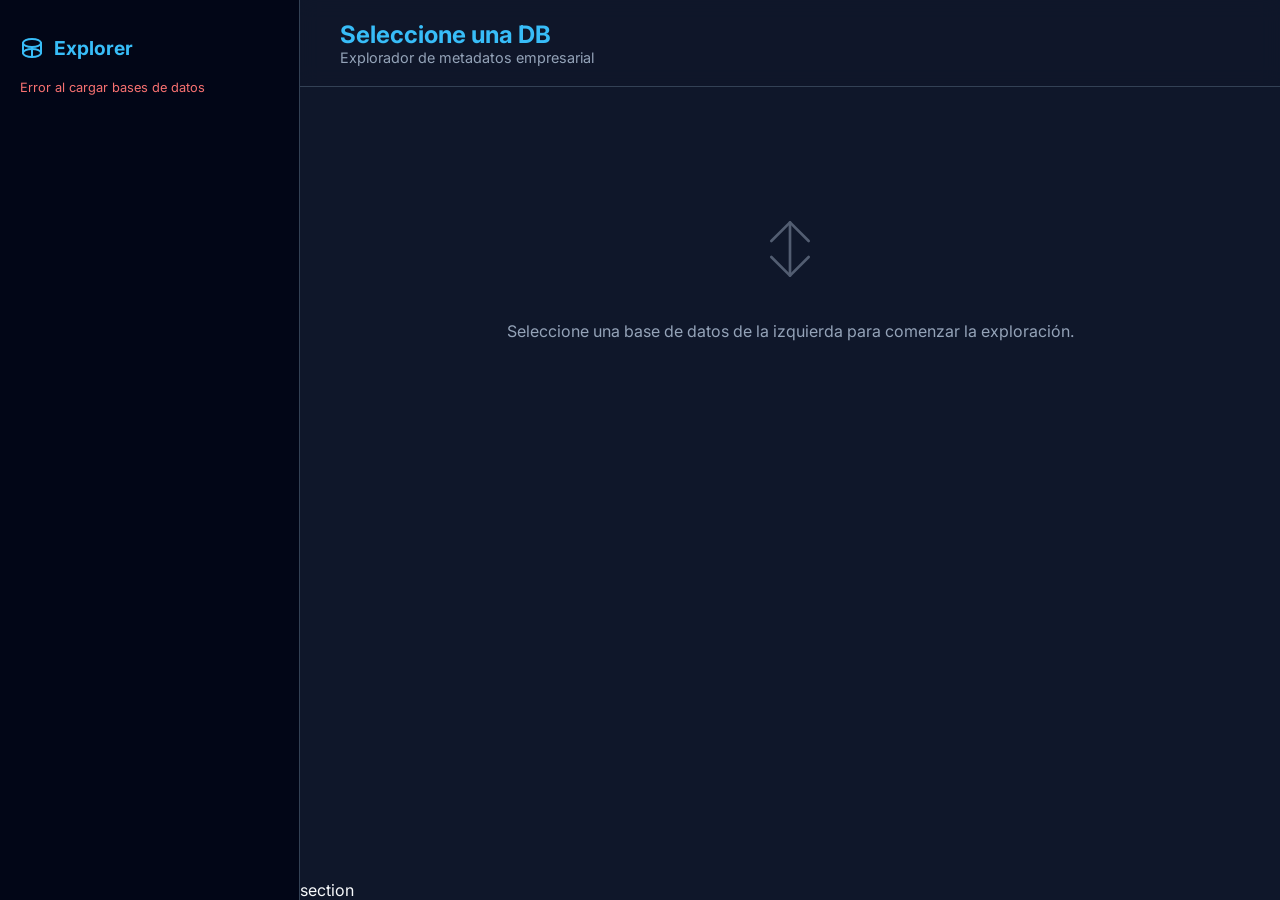
==== src/main/resources/static/index.html @ d87960cf "feat: agregado vista basica" ====
<!DOCTYPE html>
<html lang="es">
<head>
    <meta charset="UTF-8">
    <meta name="viewport" content="width=device-width, initial-scale=1.0">
    <title>Enterprise Database Explorer</title>
    <link rel="stylesheet" href="style.css">
</head>
<body>

    <!-- Sidebar: Database Selection -->
    <aside class="sidebar">
        <h2>
            <svg width="24" height="24" viewBox="0 0 24 24" fill="none" stroke="currentColor" stroke-width="2" stroke-linecap="round" stroke-linejoin="round"><path d="M12 21c-4.97 0-9-1.79-9-4s4.03-4 9-4 9 1.79 9 4-4.03 4-9 4Z"/><path d="M3 7c0 2.21 4.03 4 9 4s9-1.79 9-4-4.03-4-9-4-9 1.79-9 4Z"/><path d="M21 7v10"/><path d="M3 7v10"/><path d="M12 11v10"/></svg>
            Explorer
        </h2>
        
        <div id="dbList" class="db-list">
            <!-- Databases will be injected here -->
            <div class="loader">Cargando bases...</div>
        </div>
    </aside>

    <!-- Main Content: Tables and Data -->
    <main class="main-content">
        <header class="header">
            <div>
                <h1 id="currentDb" style="margin:0; font-size: 1.5rem; color: var(--primary);">Seleccione una DB</h1>
                <p id="currentTable" style="margin:0; font-size: 0.9rem; color: var(--text-dim);">Explorador de metadatos empresarial</p>
            </div>
            <div id="actions">
                <!-- Actions like Export or Refresh -->
            </div>
        </header>

        <section id="viewArea" class="view-area">
            <div class="empty-state">
                <svg width="64" height="64" viewBox="0 0 24 24" fill="none" stroke="currentColor" stroke-width="1" stroke-linecap="round" stroke-linejoin="round" style="margin-bottom: 20px; opacity: 0.5;"><path d="M12 2v20"/><path d="m5 9 7-7 7 7"/><path d="m5 15 7 7 7-7"/></svg>
                <p>Seleccione una base de datos de la izquierda para comenzar la exploración.</p>
            </div>
        </section> section
    </main>

    <script src="app.js"></script>
</body>
</html>
---- src/main/resources/static/style.css ----
@import url('https://fonts.googleapis.com/css2?family=Inter:wght@300;400;600;700&display=swap');

:root {
    --bg-main: #0f172a;
    --bg-card: #1e293b;
    --bg-hover: #334155;
    --primary: #38bdf8;
    --primary-glow: rgba(56, 189, 248, 0.2);
    --text-main: #f8fafc;
    --text-dim: #94a3b8;
    --accent: #818cf8;
    --border: #334155;
}

* {
    box-sizing: border-box;
    transition: all 0.2s ease;
}

body {
    font-family: 'Inter', sans-serif;
    background-color: var(--bg-main);
    color: var(--text-main);
    margin: 0;
    display: flex;
    height: 100vh;
    overflow: hidden;
}

/* Sidebar */
.sidebar {
    width: 300px;
    background: #020617;
    border-right: 1px solid var(--border);
    display: flex;
    flex-direction: column;
    padding: 20px;
}

.sidebar h2 {
    font-size: 1.2rem;
    color: var(--primary);
    margin-bottom: 20px;
    display: flex;
    align-items: center;
    gap: 10px;
}

.db-list {
    flex: 1;
    overflow-y: auto;
}

.db-item {
    padding: 12px 15px;
    border-radius: 8px;
    cursor: pointer;
    margin-bottom: 5px;
    display: flex;
    align-items: center;
    gap: 10px;
    font-weight: 500;
}

.db-item:hover {
    background: var(--bg-hover);
    transform: translateX(5px);
}

.db-item.active {
    background: var(--primary-glow);
    color: var(--primary);
    border: 1px solid var(--primary);
}

/* Main Content */
.main-content {
    flex: 1;
    display: flex;
    flex-direction: column;
    overflow: hidden;
}

.header {
    padding: 20px 40px;
    border-bottom: 1px solid var(--border);
    display: flex;
    justify-content: space-between;
    align-items: center;
    background: rgba(15, 23, 42, 0.8);
    backdrop-filter: blur(10px);
}

.view-area {
    flex: 1;
    padding: 30px 40px;
    overflow-y: auto;
}

/* Grids & Cards */
.grid {
    display: grid;
    grid-template-columns: repeat(auto-fill, minmax(200px, 1fr));
    gap: 20px;
}

.table-card {
    background: var(--bg-card);
    padding: 20px;
    border-radius: 12px;
    border: 1px solid var(--border);
    cursor: pointer;
    text-align: center;
}

.table-card:hover {
    border-color: var(--primary);
    box-shadow: 0 0 15px var(--primary-glow);
    transform: translateY(-5px);
}

/* Data View */
.data-container {
    background: var(--bg-card);
    border-radius: 12px;
    border: 1px solid var(--border);
    overflow: hidden;
    margin-top: 20px;
}

table {
    width: 100%;
    border-collapse: collapse;
    font-size: 0.9rem;
}

th {
    background: #020617;
    color: var(--primary);
    text-align: left;
    padding: 15px;
    font-weight: 600;
    border-bottom: 1px solid var(--border);
}

td {
    padding: 12px 15px;
    border-bottom: 1px solid var(--border);
    color: var(--text-dim);
}

tr:hover td {
    background: var(--bg-hover);
    color: var(--text-main);
}

/* Utilities */
.btn {
    padding: 8px 16px;
    border-radius: 6px;
    border: none;
    cursor: pointer;
    font-weight: 600;
}

.btn-primary {
    background: var(--primary);
    color: #000;
}

.loader {
    display: flex;
    justify-content: center;
    padding: 40px;
    color: var(--primary);
}

.empty-state {
    text-align: center;
    color: var(--text-dim);
    margin-top: 100px;
}
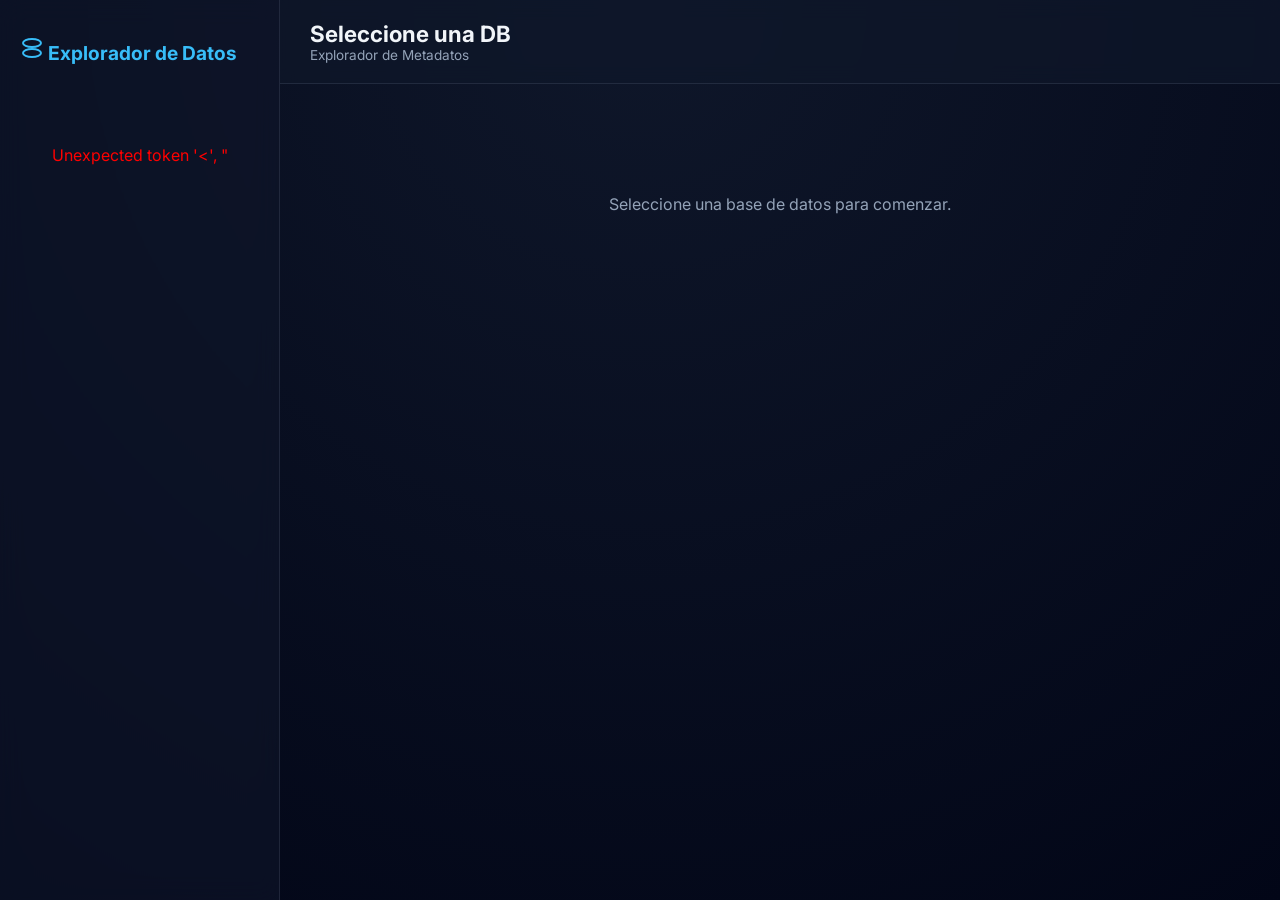
==== commit 3fac4d9c: "feat: agregado vista basica v3" ====
--- a/src/main/resources/static/index.html
+++ b/src/main/resources/static/index.html
@@ -3,42 +3,43 @@
 <head>
     <meta charset="UTF-8">
     <meta name="viewport" content="width=device-width, initial-scale=1.0">
-    <title>Enterprise Database Explorer</title>
+    <title>Explorador Modo Prueba</title>
     <link rel="stylesheet" href="style.css">
 </head>
 <body>
 
-    <!-- Sidebar: Database Selection -->
-    <aside class="sidebar">
+    <!-- Mobile Toggle -->
+    <button id="menuToggle" class="menu-toggle">☰</button>
+
+    <!-- Sidebar -->
+    <aside class="sidebar" id="sidebar">
         <h2>
-            <svg width="24" height="24" viewBox="0 0 24 24" fill="none" stroke="currentColor" stroke-width="2" stroke-linecap="round" stroke-linejoin="round"><path d="M12 21c-4.97 0-9-1.79-9-4s4.03-4 9-4 9 1.79 9 4-4.03 4-9 4Z"/><path d="M3 7c0 2.21 4.03 4 9 4s9-1.79 9-4-4.03-4-9-4-9 1.79-9 4Z"/><path d="M21 7v10"/><path d="M3 7v10"/><path d="M12 11v10"/></svg>
-            Explorer
+            <svg width="24" height="24" viewBox="0 0 24 24" fill="none" stroke="currentColor" stroke-width="2">
+                <path d="M12 21c-4.97 0-9-1.79-9-4s4.03-4 9-4 9 1.79 9 4-4.03 4-9 4Z"/>
+                <path d="M3 7c0 2.21 4.03 4 9 4s9-1.79 9-4-4.03-4-9-4-9 1.79-9 4Z"/>
+            </svg>
+            Explorador de Datos
         </h2>
-        
+
         <div id="dbList" class="db-list">
-            <!-- Databases will be injected here -->
-            <div class="loader">Cargando bases...</div>
+            <div class="loader"><div class="spinner"></div></div>
         </div>
     </aside>
 
-    <!-- Main Content: Tables and Data -->
+    <!-- Main -->
     <main class="main-content">
         <header class="header">
             <div>
-                <h1 id="currentDb" style="margin:0; font-size: 1.5rem; color: var(--primary);">Seleccione una DB</h1>
-                <p id="currentTable" style="margin:0; font-size: 0.9rem; color: var(--text-dim);">Explorador de metadatos empresarial</p>
-            </div>
-            <div id="actions">
-                <!-- Actions like Export or Refresh -->
+                <h1 id="currentDb">Seleccione una DB</h1>
+                <p id="currentTable">Explorador de Metadatos</p>
             </div>
         </header>
 
         <section id="viewArea" class="view-area">
             <div class="empty-state">
-                <svg width="64" height="64" viewBox="0 0 24 24" fill="none" stroke="currentColor" stroke-width="1" stroke-linecap="round" stroke-linejoin="round" style="margin-bottom: 20px; opacity: 0.5;"><path d="M12 2v20"/><path d="m5 9 7-7 7 7"/><path d="m5 15 7 7 7-7"/></svg>
-                <p>Seleccione una base de datos de la izquierda para comenzar la exploración.</p>
+                <p>Seleccione una base de datos para comenzar.</p>
             </div>
-        </section> section
+        </section>
     </main>
 
     <script src="app.js"></script>
--- a/src/main/resources/static/style.css
+++ b/src/main/resources/static/style.css
@@ -1,182 +1,315 @@
-@import url('https://fonts.googleapis.com/css2?family=Inter:wght@300;400;600;700&display=swap');
+/* ===== BASE ===== */
+@import url('https://fonts.googleapis.com/css2?family=Inter:wght@300;400;500;600;700&display=swap');
 
 :root {
-    --bg-main: #0f172a;
-    --bg-card: #1e293b;
-    --bg-hover: #334155;
+    --bg-main: #0b1220;
+    --bg-secondary: #0f172a;
+    --bg-card: rgba(30, 41, 59, 0.6);
+    --bg-glass: rgba(15, 23, 42, 0.6);
+
     --primary: #38bdf8;
-    --primary-glow: rgba(56, 189, 248, 0.2);
-    --text-main: #f8fafc;
+    --primary-soft: rgba(56, 189, 248, 0.15);
+
+    --text-main: #f1f5f9;
     --text-dim: #94a3b8;
-    --accent: #818cf8;
-    --border: #334155;
+
+    --border: rgba(148, 163, 184, 0.15);
 }
 
 * {
     box-sizing: border-box;
-    transition: all 0.2s ease;
 }
 
 body {
     font-family: 'Inter', sans-serif;
-    background-color: var(--bg-main);
+    margin: 0;
+    display: flex;
+    height: 100vh;
+
+    background: radial-gradient(circle at top, #0f172a, #020617);
     color: var(--text-main);
-    margin: 0;
-    display: flex;
-    height: 100vh;
-    overflow: hidden;
-}
-
-/* Sidebar */
+}
+
+/* ===== SIDEBAR ===== */
+
 .sidebar {
-    width: 300px;
-    background: #020617;
+    width: 280px;
+    backdrop-filter: blur(12px);
+    background: var(--bg-glass);
     border-right: 1px solid var(--border);
-    display: flex;
-    flex-direction: column;
     padding: 20px;
 }
 
 .sidebar h2 {
     font-size: 1.2rem;
+    margin-bottom: 20px;
     color: var(--primary);
-    margin-bottom: 20px;
+}
+
+/* DB ITEM */
+.db-item {
+    padding: 12px 14px;
+    border-radius: 10px;
+    cursor: pointer;
     display: flex;
     align-items: center;
     gap: 10px;
-}
-
-.db-list {
-    flex: 1;
-    overflow-y: auto;
-}
-
-.db-item {
-    padding: 12px 15px;
-    border-radius: 8px;
-    cursor: pointer;
-    margin-bottom: 5px;
-    display: flex;
-    align-items: center;
-    gap: 10px;
-    font-weight: 500;
+
+    transition: all 0.25s ease;
 }
 
 .db-item:hover {
-    background: var(--bg-hover);
-    transform: translateX(5px);
+    background: var(--primary-soft);
+    transform: translateX(6px);
 }
 
 .db-item.active {
-    background: var(--primary-glow);
-    color: var(--primary);
+    background: linear-gradient(90deg, var(--primary-soft), transparent);
     border: 1px solid var(--primary);
 }
 
-/* Main Content */
+/* ===== MAIN ===== */
+
 .main-content {
     flex: 1;
     display: flex;
     flex-direction: column;
-    overflow: hidden;
-}
-
+}
+
+/* HEADER */
 .header {
-    padding: 20px 40px;
-    border-bottom: 1px solid var(--border);
+    padding: 20px 30px;
     display: flex;
     justify-content: space-between;
     align-items: center;
-    background: rgba(15, 23, 42, 0.8);
+
+    background: rgba(15, 23, 42, 0.7);
     backdrop-filter: blur(10px);
-}
+
+    border-bottom: 1px solid var(--border);
+}
+
+.header h1 {
+    font-size: 1.4rem;
+    margin: 0;
+}
+
+.header p {
+    margin: 0;
+    font-size: 0.85rem;
+    color: var(--text-dim);
+}
+
+/* ===== VIEW ===== */
 
 .view-area {
-    flex: 1;
-    padding: 30px 40px;
-    overflow-y: auto;
-}
-
-/* Grids & Cards */
+    padding: 30px;
+    overflow: auto;
+}
+
+/* ===== CARDS ===== */
+
 .grid {
     display: grid;
-    grid-template-columns: repeat(auto-fill, minmax(200px, 1fr));
+    grid-template-columns: repeat(auto-fill, minmax(220px, 1fr));
     gap: 20px;
 }
 
 .table-card {
     background: var(--bg-card);
+    backdrop-filter: blur(8px);
+
+    border-radius: 14px;
     padding: 20px;
-    border-radius: 12px;
+
     border: 1px solid var(--border);
-    cursor: pointer;
-    text-align: center;
+
+    transition: all 0.3s ease;
 }
 
 .table-card:hover {
+    transform: translateY(-6px);
     border-color: var(--primary);
-    box-shadow: 0 0 15px var(--primary-glow);
-    transform: translateY(-5px);
-}
-
-/* Data View */
+    box-shadow: 0 10px 30px rgba(56, 189, 248, 0.15);
+}
+
+/* ===== DATA TABLE ===== */
+
 .data-container {
+    margin-top: 20px;
+    border-radius: 14px;
+    overflow: hidden;
+    border: 1px solid var(--border);
+
     background: var(--bg-card);
-    border-radius: 12px;
-    border: 1px solid var(--border);
-    overflow: hidden;
-    margin-top: 20px;
+    backdrop-filter: blur(10px);
 }
 
 table {
     width: 100%;
+    min-width: 900px;
     border-collapse: collapse;
-    font-size: 0.9rem;
-}
-
+}
+
+/* HEADER */
 th {
-    background: #020617;
+    position: sticky;
+    top: 0;
+
+    background: rgba(2, 6, 23, 0.9);
+    backdrop-filter: blur(8px);
+
+    text-align: left;
+    padding: 14px;
+    font-size: 0.8rem;
     color: var(--primary);
-    text-align: left;
-    padding: 15px;
-    font-weight: 600;
     border-bottom: 1px solid var(--border);
 }
 
+/* CELLS */
 td {
-    padding: 12px 15px;
+    padding: 12px 14px;
     border-bottom: 1px solid var(--border);
     color: var(--text-dim);
-}
-
+
+    max-width: 200px;
+    overflow: hidden;
+    text-overflow: ellipsis;
+}
+
+/* ROW HOVER */
 tr:hover td {
-    background: var(--bg-hover);
+    background: rgba(56, 189, 248, 0.06);
     color: var(--text-main);
 }
 
-/* Utilities */
+/* ===== BUTTONS ===== */
+
 .btn {
-    padding: 8px 16px;
-    border-radius: 6px;
+    border-radius: 8px;
+    padding: 8px 14px;
+    font-weight: 500;
+    cursor: pointer;
     border: none;
-    cursor: pointer;
-    font-weight: 600;
 }
 
 .btn-primary {
-    background: var(--primary);
-    color: #000;
-}
+    background: linear-gradient(135deg, #38bdf8, #6366f1);
+    color: white;
+}
+
+.btn-primary:hover {
+    opacity: 0.9;
+}
+
+/* ===== LOADER ===== */
 
 .loader {
     display: flex;
     justify-content: center;
     padding: 40px;
-    color: var(--primary);
-}
+}
+
+.spinner {
+    width: 28px;
+    height: 28px;
+    border: 3px solid var(--border);
+    border-top: 3px solid var(--primary);
+    border-radius: 50%;
+    animation: spin 1s linear infinite;
+}
+
+@keyframes spin {
+    to { transform: rotate(360deg); }
+}
+
+/* ===== EMPTY STATE ===== */
 
 .empty-state {
     text-align: center;
+    margin-top: 80px;
     color: var(--text-dim);
-    margin-top: 100px;
-}
+}
+
+/* ===== SCROLL PROFESIONAL ===== */
+
+/* Firefox */
+* {
+    scrollbar-width: thin;
+    scrollbar-color: #38bdf8 #020617;
+}
+
+/* Chrome, Edge, Safari */
+::-webkit-scrollbar {
+    width: 12px;
+    height: 12px;
+}
+
+/* Fondo */
+::-webkit-scrollbar-track {
+    background: #020617;
+    border-radius: 10px;
+}
+
+/* Barra */
+::-webkit-scrollbar-thumb {
+    background: linear-gradient(
+        180deg,
+        #38bdf8,
+        #6366f1
+    );
+    border-radius: 10px;
+    border: 2px solid #020617;
+}
+
+/* Hover (clave para UX) */
+::-webkit-scrollbar-thumb:hover {
+    background: linear-gradient(
+        180deg,
+        #0ea5e9,
+        #4f46e5
+    );
+}
+
+/* Activo (cuando haces click) */
+::-webkit-scrollbar-thumb:active {
+    background: #38bdf8;
+}
+
+/* Esquina (scroll doble) */
+::-webkit-scrollbar-corner {
+    background: #020617;
+}
+
+/* ===== MOBILE ===== */
+
+.menu-toggle {
+    display: none;
+}
+
+@media (max-width: 768px) {
+
+    .menu-toggle {
+        display: block;
+        position: fixed;
+        top: 12px;
+        left: 12px;
+        z-index: 999;
+        background: var(--primary);
+        border: none;
+        padding: 8px;
+        border-radius: 8px;
+    }
+
+    .sidebar {
+        position: fixed;
+        left: -100%;
+        height: 100%;
+        transition: 0.3s;
+        z-index: 998;
+    }
+
+    .sidebar.open {
+        left: 0;
+    }
+}
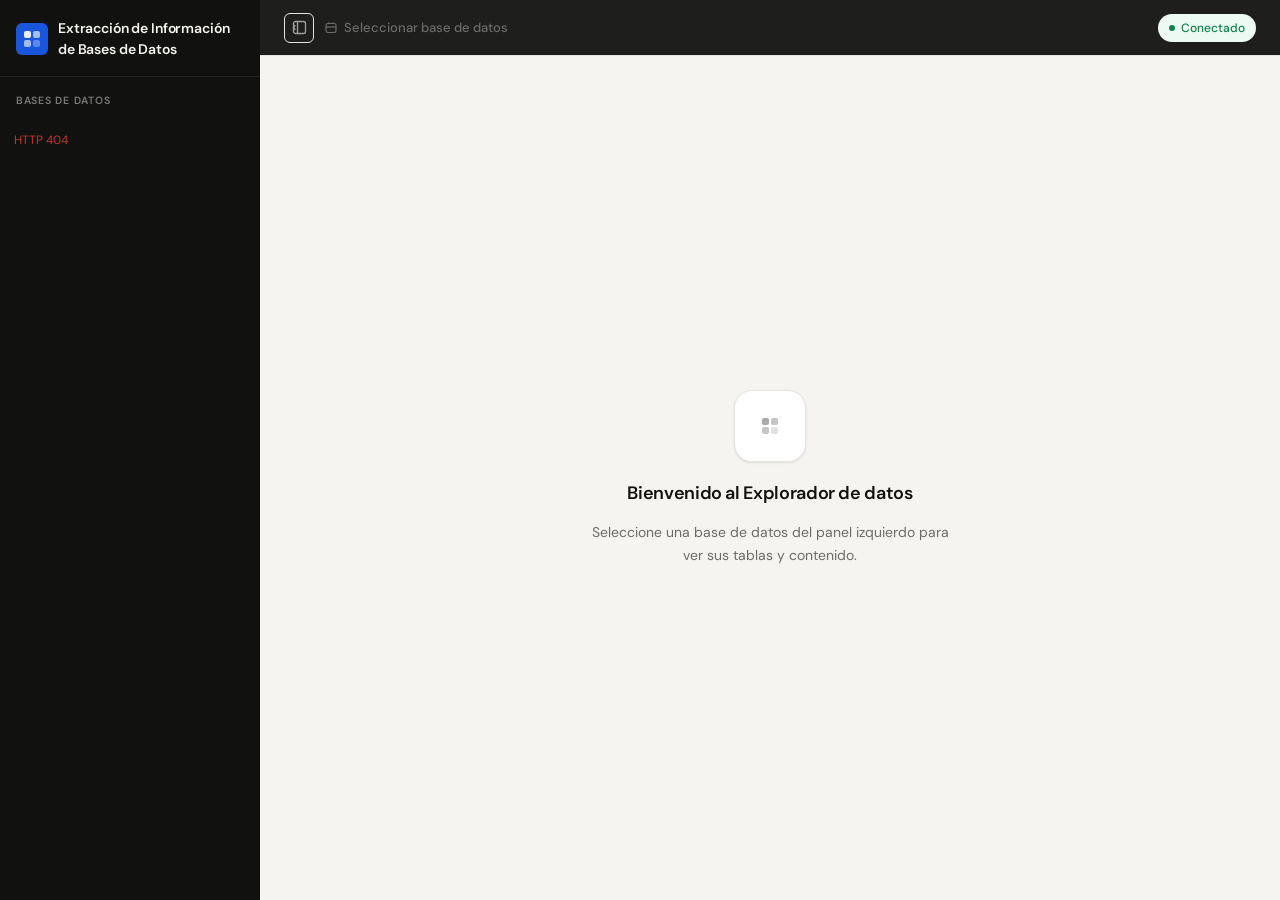
==== commit 7b16228d: "feat:mejoras de estilo" ====
--- a/src/main/resources/static/index.html
+++ b/src/main/resources/static/index.html
@@ -3,45 +3,340 @@
 <head>
     <meta charset="UTF-8">
     <meta name="viewport" content="width=device-width, initial-scale=1.0">
-    <title>Explorador Modo Prueba</title>
+    <title>EDB</title>
+    <link rel="preconnect" href="https://fonts.googleapis.com">
+    <link rel="preconnect" href="https://fonts.gstatic.com" crossorigin>
+    <link href="https://fonts.googleapis.com/css2?family=DM+Sans:wght@300;400;500;600&family=DM+Mono:wght@400;500&display=swap" rel="stylesheet">
     <link rel="stylesheet" href="style.css">
 </head>
 <body>
 
-    <!-- Mobile Toggle -->
-    <button id="menuToggle" class="menu-toggle">☰</button>
-
-    <!-- Sidebar -->
-    <aside class="sidebar" id="sidebar">
-        <h2>
-            <svg width="24" height="24" viewBox="0 0 24 24" fill="none" stroke="currentColor" stroke-width="2">
-                <path d="M12 21c-4.97 0-9-1.79-9-4s4.03-4 9-4 9 1.79 9 4-4.03 4-9 4Z"/>
-                <path d="M3 7c0 2.21 4.03 4 9 4s9-1.79 9-4-4.03-4-9-4-9 1.79-9 4Z"/>
+<button id="menuToggle" class="menu-toggle" aria-label="Abrir menú">
+    <svg width="18" height="18" viewBox="0 0 18 18" fill="none">
+        <rect x="2" y="4" width="14" height="1.5" rx="1" fill="currentColor"/>
+        <rect x="2" y="8.25" width="10" height="1.5" rx="1" fill="currentColor"/>
+        <rect x="2" y="12.5" width="14" height="1.5" rx="1" fill="currentColor"/>
+    </svg>
+</button>
+
+<aside class="sidebar" id="sidebar">
+    <div class="sidebar-brand">
+        <div class="brand-icon">
+            <svg width="20" height="20" viewBox="0 0 20 20" fill="none">
+                <rect x="2" y="2" width="7" height="7" rx="2" fill="currentColor" opacity="0.9"/>
+                <rect x="11" y="2" width="7" height="7" rx="2" fill="currentColor" opacity="0.6"/>
+                <rect x="2" y="11" width="7" height="7" rx="2" fill="currentColor" opacity="0.6"/>
+                <rect x="11" y="11" width="7" height="7" rx="2" fill="currentColor" opacity="0.3"/>
             </svg>
-            Explorador de Datos
-        </h2>
-
-        <div id="dbList" class="db-list">
-            <div class="loader"><div class="spinner"></div></div>
-        </div>
-    </aside>
-
-    <!-- Main -->
-    <main class="main-content">
-        <header class="header">
-            <div>
-                <h1 id="currentDb">Seleccione una DB</h1>
-                <p id="currentTable">Explorador de Metadatos</p>
-            </div>
-        </header>
-
-        <section id="viewArea" class="view-area">
-            <div class="empty-state">
-                <p>Seleccione una base de datos para comenzar.</p>
-            </div>
-        </section>
-    </main>
-
-    <script src="app.js"></script>
+        </div>
+        <span class="brand-name">Extracción de Información de Bases de Datos</span>
+    </div>
+
+    <div class="sidebar-section-label">Bases de datos</div>
+
+    <div id="dbList" class="db-list">
+        <div class="loader"><div class="spinner"></div></div>
+    </div>
+</aside>
+
+<main class="main-content">
+    <header class="header" style="background-color: #1e1e1c;">
+        <div class="header-left">
+            <button id="sidebarToggle" class="sidebar-toggle-btn" aria-label="Ocultar panel lateral" title="Ocultar panel lateral">
+                <svg width="15" height="15" viewBox="0 0 15 15" fill="none">
+                    <rect x="1.5" y="1.5" width="12" height="12" rx="2" stroke="currentColor" stroke-width="1.3"/>
+                    <path d="M5.5 1.5v12" stroke="currentColor" stroke-width="1.3"/>
+                    <path id="sidebarToggleArrow" d="M3 5.5L1.5 7.5 3 9.5" stroke="currentColor" stroke-width="1.3" stroke-linecap="round" stroke-linejoin="round"/>
+                </svg>
+            </button>
+            <div class="header-breadcrumb">
+                <div class="breadcrumb-item breadcrumb-root">
+                    <svg width="14" height="14" viewBox="0 0 14 14" fill="none">
+                        <path d="M2 4.5C2 3.4 2.9 2.5 4 2.5h6c1.1 0 2 .9 2 2v5c0 1.1-.9 2-2 2H4c-1.1 0-2-.9-2-2v-5z" stroke="currentColor" stroke-width="1.2"/>
+                        <path d="M5 2.5v-1M9 2.5v-1" stroke="currentColor" stroke-width="1.2" stroke-linecap="round"/>
+                        <path d="M2 6h10" stroke="currentColor" stroke-width="1.2"/>
+                    </svg>
+                    <span id="currentDb">Seleccionar base de datos</span>
+                </div>
+                <span class="breadcrumb-sep" id="breadcrumbSep" style="display:none">›</span>
+                <div class="breadcrumb-item" id="breadcrumbTable" style="display:none">
+                    <svg width="14" height="14" viewBox="0 0 14 14" fill="none">
+                        <rect x="1.5" y="3" width="11" height="8" rx="1.5" stroke="currentColor" stroke-width="1.2"/>
+                        <path d="M1.5 6h11M5 3v8" stroke="currentColor" stroke-width="1.2"/>
+                    </svg>
+                    <span id="currentTable"></span>
+                </div>
+            </div>
+        </div>
+        <div class="header-actions">
+            <div class="status-badge" id="statusBadge">
+                <span class="status-dot"></span>
+                Conectado
+            </div>
+        </div>
+    </header>
+
+    <section id="viewArea" class="view-area">
+        <div class="welcome-state">
+            <div class="welcome-icon">
+                <svg width="20" height="20" viewBox="0 0 20 20" fill="none">
+                <rect x="2" y="2" width="7" height="7" rx="2" fill="currentColor" opacity="0.9"/>
+                <rect x="11" y="2" width="7" height="7" rx="2" fill="currentColor" opacity="0.6"/>
+                <rect x="2" y="11" width="7" height="7" rx="2" fill="currentColor" opacity="0.6"/>
+                <rect x="11" y="11" width="7" height="7" rx="2" fill="currentColor" opacity="0.3"/>
+            </svg>
+            </div>
+            <h2 class="welcome-title">Bienvenido al Explorador de datos</h2>
+            <p class="welcome-desc">Seleccione una base de datos del panel izquierdo para ver sus tablas y contenido.</p>
+        </div>
+    </section>
+</main>
+
+<!-- ===== MODAL EXPORT ===== -->
+<div id="exportModal" class="modal-overlay hidden" role="dialog" aria-modal="true" aria-labelledby="modalTitle">
+    <div class="modal-panel">
+
+        <div class="modal-header" style="background-color: #1e1e1c;">
+            <div class="modal-header-left">
+                <div class="modal-icon">
+                    <svg width="18" height="18" viewBox="0 0 18 18" fill="none">
+                        <path d="M9 2v10M9 12l-3-3M9 12l3-3" stroke="currentColor" stroke-width="1.5" stroke-linecap="round" stroke-linejoin="round"/>
+                        <path d="M3 14h12" stroke="currentColor" stroke-width="1.5" stroke-linecap="round"/>
+                    </svg>
+                </div>
+                <div>
+                    <h3 id="modalTitle" class="modal-title" style="color: white;">Exportar datos</h3>
+                    <p class="modal-subtitle">Configure las opciones de exportación</p>
+                </div>
+            </div>
+            <button class="modal-close" onclick="closeExportModal()" aria-label="Cerrar">
+                <svg width="16" height="16" viewBox="0 0 16 16" fill="none">
+                    <path d="M3 3l10 10M13 3L3 13" stroke="currentColor" stroke-width="1.5" stroke-linecap="round"/>
+                </svg>
+            </button>
+        </div>
+
+        <div class="modal-body">
+
+            <!-- FORMATO -->
+            <div class="form-section">
+                <label class="form-label">
+                    <svg width="14" height="14" viewBox="0 0 14 14" fill="none">
+                        <rect x="1.5" y="2" width="11" height="10" rx="2" stroke="currentColor" stroke-width="1.2"/>
+                        <path d="M4.5 5.5h5M4.5 7.5h3" stroke="currentColor" stroke-width="1.2" stroke-linecap="round"/>
+                    </svg>
+                    Formato de exportación
+                </label>
+                <div class="format-selector">
+                    <label class="format-option">
+                        <input type="radio" name="exportFormat" value="csv" checked>
+                        <div class="format-card">
+                            <span class="format-ext">CSV</span>
+                            <span class="format-desc">Separado por comas</span>
+                        </div>
+                    </label>
+                    <label class="format-option">
+                        <input type="radio" name="exportFormat" value="xlsx">
+                        <div class="format-card">
+                            <span class="format-ext">XLSX</span>
+                            <span class="format-desc">Excel moderno</span>
+                        </div>
+                    </label>
+                    <label class="format-option">
+                        <input type="radio" name="exportFormat" value="json">
+                        <div class="format-card">
+                            <span class="format-ext">JSON</span>
+                            <span class="format-desc">Formato estructurado</span>
+                        </div>
+                    </label>
+                </div>
+            </div>
+
+            <!-- ALCANCE DE FILAS -->
+            <div class="form-section">
+                <label class="form-label">
+                    <svg width="14" height="14" viewBox="0 0 14 14" fill="none">
+                        <path d="M1.5 3.5h11M1.5 7h11M1.5 10.5h11" stroke="currentColor" stroke-width="1.2" stroke-linecap="round"/>
+                        <rect x="1.5" y="2" width="11" height="10" rx="1.5" stroke="currentColor" stroke-width="1.2"/>
+                    </svg>
+                    Alcance de filas
+                </label>
+
+                <div class="scope-options">
+                    <!-- Todas -->
+                    <label class="scope-option">
+                        <input type="radio" name="exportScope" value="all" checked onchange="onScopeChange(this.value)">
+                        <div class="scope-card">
+                            <div class="scope-card-top">
+                                <span class="scope-radio-dot"></span>
+                                <span class="scope-title">Todos los datos</span>
+                            </div>
+                            <span class="scope-desc" id="scopeAllDesc">Exporta cada registro de la tabla</span>
+                        </div>
+                    </label>
+
+                    <!-- Página actual -->
+                    <label class="scope-option">
+                        <input type="radio" name="exportScope" value="page" onchange="onScopeChange(this.value)">
+                        <div class="scope-card">
+                            <div class="scope-card-top">
+                                <span class="scope-radio-dot"></span>
+                                <span class="scope-title">Página actual</span>
+                            </div>
+                            <span class="scope-desc" id="scopePageDesc">Solo los registros visibles ahora</span>
+                        </div>
+                    </label>
+
+                    <!-- Rango de páginas -->
+                    <label class="scope-option">
+                        <input type="radio" name="exportScope" value="pages" onchange="onScopeChange(this.value)">
+                        <div class="scope-card">
+                            <div class="scope-card-top">
+                                <span class="scope-radio-dot"></span>
+                                <span class="scope-title">Rango de páginas</span>
+                            </div>
+                            <span class="scope-desc">Desde la página X hasta la Y</span>
+                        </div>
+                    </label>
+
+                    <!-- N filas -->
+                    <label class="scope-option">
+                        <input type="radio" name="exportScope" value="rows" onchange="onScopeChange(this.value)">
+                        <div class="scope-card">
+                            <div class="scope-card-top">
+                                <span class="scope-radio-dot"></span>
+                                <span class="scope-title">Número de filas</span>
+                            </div>
+                            <span class="scope-desc">Primeras N filas de la tabla</span>
+                        </div>
+                    </label>
+
+                    <!-- Rango de filas -->
+                    <label class="scope-option">
+                        <input type="radio" name="exportScope" value="range" onchange="onScopeChange(this.value)">
+                        <div class="scope-card">
+                            <div class="scope-card-top">
+                                <span class="scope-radio-dot"></span>
+                                <span class="scope-title">Rango de filas</span>
+                            </div>
+                            <span class="scope-desc">Desde la fila X hasta la Y</span>
+                        </div>
+                    </label>
+                </div>
+
+                <!-- Sub-controles dinámicos -->
+                <div id="scopeControls" class="scope-controls hidden">
+
+                    <div id="ctrlPages" class="scope-ctrl hidden">
+                        <div class="inline-fields">
+                            <div class="inline-field">
+                                <label class="field-label">Página desde</label>
+                                <input type="number" id="pageFrom" class="field-input" min="1" value="1" placeholder="1">
+                            </div>
+                            <span class="inline-sep">—</span>
+                            <div class="inline-field">
+                                <label class="field-label">Página hasta</label>
+                                <input type="number" id="pageTo" class="field-input" min="1" value="1" placeholder="1">
+                            </div>
+                            <div class="inline-field">
+                                <label class="field-label">Estimado</label>
+                                <span class="field-hint" id="pagesEstimate">— filas</span>
+                            </div>
+                        </div>
+                    </div>
+
+                    <div id="ctrlRows" class="scope-ctrl hidden">
+                        <div class="inline-fields">
+                            <div class="inline-field" style="flex:2">
+                                <label class="field-label">Primeras N filas</label>
+                                <input type="number" id="rowCount" class="field-input" min="1" value="1000" placeholder="1000">
+                            </div>
+                            <div class="inline-field">
+                                <label class="field-label">Máximo disponible</label>
+                                <span class="field-hint" id="rowsMax">—</span>
+                            </div>
+                        </div>
+                    </div>
+
+                    <div id="ctrlRange" class="scope-ctrl hidden">
+                        <div class="inline-fields">
+                            <div class="inline-field">
+                                <label class="field-label">Fila desde</label>
+                                <input type="number" id="rowFrom" class="field-input" min="1" value="1" placeholder="1">
+                            </div>
+                            <span class="inline-sep">—</span>
+                            <div class="inline-field">
+                                <label class="field-label">Fila hasta</label>
+                                <input type="number" id="rowTo" class="field-input" min="1" value="500" placeholder="500">
+                            </div>
+                            <div class="inline-field">
+                                <label class="field-label">Total filas</label>
+                                <span class="field-hint" id="rangeTotal">500</span>
+                            </div>
+                        </div>
+                    </div>
+
+                </div>
+            </div>
+
+            <!-- COLUMNAS -->
+            <div class="form-section">
+                <div class="form-label-row">
+                    <label class="form-label">
+                        <svg width="14" height="14" viewBox="0 0 14 14" fill="none">
+                            <rect x="1.5" y="1.5" width="11" height="11" rx="2" stroke="currentColor" stroke-width="1.2"/>
+                            <path d="M4 7h6M4 4.5h6M4 9.5h4" stroke="currentColor" stroke-width="1.2" stroke-linecap="round"/>
+                        </svg>
+                        Columnas a incluir
+                    </label>
+                    <div class="column-actions">
+                        <button class="link-btn" onclick="selectAllColumns(true)">Todas</button>
+                        <span class="link-sep">·</span>
+                        <button class="link-btn" onclick="selectAllColumns(false)">Ninguna</button>
+                    </div>
+                </div>
+                <div id="columnsContainer" class="checkbox-grid"></div>
+            </div>
+
+            <!-- FILTROS -->
+            <div class="form-section">
+                <div class="form-label-row">
+                    <label class="form-label">
+                        <svg width="14" height="14" viewBox="0 0 14 14" fill="none">
+                            <path d="M2 4h10M4 7h6M6 10h2" stroke="currentColor" stroke-width="1.2" stroke-linecap="round"/>
+                        </svg>
+                        Filtros
+                    </label>
+                    <button class="link-btn add-filter-btn" onclick="addFilter()">
+                        <svg width="12" height="12" viewBox="0 0 12 12" fill="none">
+                            <path d="M6 2v8M2 6h8" stroke="currentColor" stroke-width="1.5" stroke-linecap="round"/>
+                        </svg>
+                        Agregar filtro
+                    </button>
+                </div>
+                <div id="filtersContainer" class="filters-list">
+                    <div class="filters-empty" id="filtersEmpty">
+                        <span>Sin filtros aplicados</span>
+                    </div>
+                </div>
+            </div>
+
+        </div>
+
+        <div class="modal-footer">
+            <button class="btn btn-ghost" onclick="closeExportModal()">Cancelar</button>
+            <button class="btn btn-primary" onclick="submitExport()">
+                <svg width="15" height="15" viewBox="0 0 15 15" fill="none">
+                    <path d="M7.5 2v9M7.5 11l-3-3M7.5 11l3-3" stroke="currentColor" stroke-width="1.5" stroke-linecap="round" stroke-linejoin="round"/>
+                    <path d="M2.5 13h10" stroke="currentColor" stroke-width="1.5" stroke-linecap="round"/>
+                </svg>
+                Generar archivo
+            </button>
+        </div>
+
+    </div>
+</div>
+
+<script src="app.js"></script>
 </body>
 </html>
--- a/src/main/resources/static/style.css
+++ b/src/main/resources/static/style.css
@@ -1,315 +1,1424 @@
-/* ===== BASE ===== */
-@import url('https://fonts.googleapis.com/css2?family=Inter:wght@300;400;500;600;700&display=swap');
+/* ===== RESET & BASE ===== */
+*, *::before, *::after {
+    box-sizing: border-box;
+    margin: 0;
+    padding: 0;
+}
 
 :root {
-    --bg-main: #0b1220;
-    --bg-secondary: #0f172a;
-    --bg-card: rgba(30, 41, 59, 0.6);
-    --bg-glass: rgba(15, 23, 42, 0.6);
-
-    --primary: #38bdf8;
-    --primary-soft: rgba(56, 189, 248, 0.15);
-
-    --text-main: #f1f5f9;
-    --text-dim: #94a3b8;
-
-    --border: rgba(148, 163, 184, 0.15);
-}
-
-* {
-    box-sizing: border-box;
+    /* Palette */
+    --bg-root:       #F5F4F0;
+    --bg-surface:    #FFFFFF;
+    --bg-sidebar:    #111110;
+    --bg-card:       #FFFFFF;
+    --bg-hover:      #F5F4F0;
+    --bg-active:     #EEECEA;
+    --bg-input:      #F9F8F6;
+
+    --accent:        #1A56DB;
+    --accent-soft:   #EEF3FD;
+    --accent-hover:  #1547C0;
+
+    --success:       #12804C;
+    --success-soft:  #EDFAF3;
+
+    --danger:        #C0392B;
+    --danger-soft:   #FEF0EE;
+
+    --text-primary:  #111110;
+    --text-secondary:#6B6B6A;
+    --text-tertiary: #A1A09E;
+    --text-inverse:  #F5F4F0;
+
+    --border:        #E5E4E0;
+    --border-strong: #CBCAC6;
+
+    --sidebar-text:  #D1D0CE;
+    --sidebar-muted: #7A7977;
+    --sidebar-hover: rgba(255,255,255,0.07);
+    --sidebar-active:rgba(255,255,255,0.12);
+
+    /* Sizing */
+    --sidebar-w:     260px;
+    --header-h:      56px;
+    --radius-sm:     6px;
+    --radius-md:     9px;
+    --radius-lg:     13px;
+    --radius-xl:     18px;
+
+    /* Shadows */
+    --shadow-sm:     0 1px 3px rgba(0,0,0,0.06), 0 1px 2px rgba(0,0,0,0.04);
+    --shadow-md:     0 4px 16px rgba(0,0,0,0.08), 0 1px 4px rgba(0,0,0,0.04);
+    --shadow-lg:     0 16px 40px rgba(0,0,0,0.12), 0 4px 12px rgba(0,0,0,0.06);
+}
+
+html, body {
+    height: 100%;
+    overflow: hidden;
 }
 
 body {
-    font-family: 'Inter', sans-serif;
-    margin: 0;
-    display: flex;
+    font-family: 'DM Sans', system-ui, -apple-system, sans-serif;
+    font-size: 14px;
+    line-height: 1.5;
+    color: var(--text-primary);
+    background: var(--bg-root);
+    display: flex;
+}
+
+/* ===== SIDEBAR ===== */
+
+.sidebar {
+    width: var(--sidebar-w);
+    min-width: var(--sidebar-w);
     height: 100vh;
-
-    background: radial-gradient(circle at top, #0f172a, #020617);
-    color: var(--text-main);
-}
-
-/* ===== SIDEBAR ===== */
-
-.sidebar {
-    width: 280px;
-    backdrop-filter: blur(12px);
-    background: var(--bg-glass);
-    border-right: 1px solid var(--border);
-    padding: 20px;
-}
-
-.sidebar h2 {
-    font-size: 1.2rem;
-    margin-bottom: 20px;
-    color: var(--primary);
+    background: var(--bg-sidebar);
+    display: flex;
+    flex-direction: column;
+    overflow: hidden;
+    transition: width 0.25s ease, min-width 0.25s ease;
+    position: relative;
+    z-index: 10;
+}
+
+.sidebar-brand {
+    display: flex;
+    align-items: center;
+    gap: 10px;
+    padding: 18px 16px 16px;
+    border-bottom: 1px solid rgba(255,255,255,0.06);
+}
+
+.brand-icon {
+    width: 32px;
+    height: 32px;
+    background: var(--accent);
+    border-radius: var(--radius-sm);
+    display: flex;
+    align-items: center;
+    justify-content: center;
+    color: #fff;
+    flex-shrink: 0;
+}
+
+.brand-name {
+    font-size: 14px;
+    font-weight: 600;
+    color: var(--text-inverse);
+    letter-spacing: -0.01em;
+}
+
+.sidebar-section-label {
+    font-size: 10.5px;
+    font-weight: 600;
+    letter-spacing: 0.07em;
+    text-transform: uppercase;
+    color: var(--sidebar-muted);
+    padding: 16px 16px 8px;
+}
+
+.db-list {
+    flex: 1;
+    overflow-y: auto;
+    padding: 4px 8px 16px;
 }
 
 /* DB ITEM */
 .db-item {
-    padding: 12px 14px;
-    border-radius: 10px;
+    display: flex;
+    align-items: center;
+    gap: 10px;
+    padding: 9px 10px;
+    border-radius: var(--radius-sm);
     cursor: pointer;
-    display: flex;
-    align-items: center;
-    gap: 10px;
-
-    transition: all 0.25s ease;
+    color: var(--sidebar-text);
+    font-size: 13.5px;
+    font-weight: 400;
+    transition: background 0.15s ease, color 0.15s ease;
+    user-select: none;
+    position: relative;
+}
+
+.db-item::before {
+    content: '';
+    width: 6px;
+    height: 6px;
+    border-radius: 50%;
+    background: var(--sidebar-muted);
+    flex-shrink: 0;
+    transition: background 0.15s ease;
 }
 
 .db-item:hover {
-    background: var(--primary-soft);
-    transform: translateX(6px);
+    background: var(--sidebar-hover);
+    color: #fff;
+}
+
+.db-item:hover::before {
+    background: var(--accent);
 }
 
 .db-item.active {
-    background: linear-gradient(90deg, var(--primary-soft), transparent);
-    border: 1px solid var(--primary);
+    background: var(--sidebar-active);
+    color: #fff;
+    font-weight: 500;
+}
+
+.db-item.active::before {
+    background: var(--accent);
+    box-shadow: 0 0 6px rgba(26,86,219,0.6);
 }
 
 /* ===== MAIN ===== */
 
 .main-content {
     flex: 1;
+    min-width: 0;
     display: flex;
     flex-direction: column;
-}
-
-/* HEADER */
+    height: 100vh;
+    overflow: hidden;
+}
+
+/* ===== HEADER ===== */
+
 .header {
-    padding: 20px 30px;
-    display: flex;
+    height: var(--header-h);
+    min-height: var(--header-h);
+    padding: 0 24px;
+    display: flex;
+    align-items: center;
     justify-content: space-between;
-    align-items: center;
-
-    background: rgba(15, 23, 42, 0.7);
-    backdrop-filter: blur(10px);
-
+    background: var(--bg-surface);
     border-bottom: 1px solid var(--border);
 }
 
-.header h1 {
-    font-size: 1.4rem;
-    margin: 0;
-}
-
-.header p {
-    margin: 0;
-    font-size: 0.85rem;
-    color: var(--text-dim);
-}
-
-/* ===== VIEW ===== */
+.header-left {
+    display: flex;
+    align-items: center;
+    gap: 10px;
+    min-width: 0;
+}
+
+.header-breadcrumb {
+    display: flex;
+    align-items: center;
+    gap: 8px;
+    font-size: 13px;
+    color: var(--text-secondary);
+    min-width: 0;
+}
+
+.breadcrumb-item {
+    display: flex;
+    align-items: center;
+    gap: 6px;
+    font-weight: 500;
+    white-space: nowrap;
+}
+
+.breadcrumb-root {
+    color: var(--text-secondary);
+}
+
+.breadcrumb-sep {
+    color: var(--text-tertiary);
+    font-size: 16px;
+    line-height: 1;
+}
+
+.header-actions {
+    display: flex;
+    align-items: center;
+    gap: 12px;
+    flex-shrink: 0;
+}
+
+/* ===== SIDEBAR TOGGLE BUTTON ===== */
+
+.sidebar-toggle-btn {
+    display: flex;
+    align-items: center;
+    justify-content: center;
+    width: 30px;
+    height: 30px;
+    border-radius: var(--radius-sm);
+    border: 1px solid var(--border);
+    background: transparent;
+    color: var(--text-tertiary);
+    cursor: pointer;
+    flex-shrink: 0;
+    transition: background 0.15s ease, color 0.15s ease, border-color 0.15s ease;
+}
+
+.sidebar-toggle-btn:hover {
+    background: var(--bg-active);
+    color: var(--text-primary);
+    border-color: var(--border-strong);
+}
+
+#sidebarToggleArrow {
+    transition: transform 0.25s ease;
+    transform-origin: 2.25px 7.5px;
+}
+
+/* ===== SIDEBAR COLLAPSED ===== */
+
+body.sidebar-collapsed .sidebar {
+    width: 0;
+    min-width: 0;
+    overflow: hidden;
+}
+
+body.sidebar-collapsed #sidebarToggleArrow {
+    transform: rotate(180deg);
+}
+
+.status-badge {
+    display: flex;
+    align-items: center;
+    gap: 6px;
+    font-size: 12px;
+    font-weight: 500;
+    color: var(--success);
+    background: var(--success-soft);
+    padding: 5px 11px;
+    border-radius: 20px;
+}
+
+.status-dot {
+    width: 6px;
+    height: 6px;
+    border-radius: 50%;
+    background: var(--success);
+    animation: pulse 2.5s ease infinite;
+}
+
+@keyframes pulse {
+    0%, 100% { opacity: 1; }
+    50% { opacity: 0.4; }
+}
+
+/* ===== VIEW AREA ===== */
 
 .view-area {
-    padding: 30px;
+    flex: 1;
     overflow: auto;
-}
-
-/* ===== CARDS ===== */
+    padding: 28px 28px;
+    background: var(--bg-root);
+}
+
+/* ===== WELCOME STATE ===== */
+
+.welcome-state {
+    display: flex;
+    flex-direction: column;
+    align-items: center;
+    justify-content: center;
+    height: 100%;
+    min-height: 420px;
+    text-align: center;
+    gap: 14px;
+}
+
+.welcome-icon {
+    width: 72px;
+    height: 72px;
+    background: var(--bg-surface);
+    border: 1px solid var(--border);
+    border-radius: var(--radius-xl);
+    display: flex;
+    align-items: center;
+    justify-content: center;
+    color: var(--text-tertiary);
+    margin-bottom: 4px;
+    box-shadow: var(--shadow-sm);
+}
+
+.welcome-title {
+    font-size: 18px;
+    font-weight: 600;
+    color: var(--text-primary);
+    letter-spacing: -0.02em;
+}
+
+.welcome-desc {
+    font-size: 14px;
+    color: var(--text-secondary);
+    max-width: 360px;
+    line-height: 1.6;
+}
+
+/* ===== TABLE GRID ===== */
+
+.section-header {
+    display: flex;
+    align-items: center;
+    justify-content: space-between;
+    margin-bottom: 18px;
+}
+
+.section-title {
+    font-size: 15px;
+    font-weight: 600;
+    color: var(--text-primary);
+    letter-spacing: -0.01em;
+}
+
+.section-count {
+    font-size: 12px;
+    color: var(--text-tertiary);
+    background: var(--bg-active);
+    padding: 3px 9px;
+    border-radius: 20px;
+    font-weight: 500;
+}
 
 .grid {
     display: grid;
-    grid-template-columns: repeat(auto-fill, minmax(220px, 1fr));
-    gap: 20px;
+    grid-template-columns: repeat(auto-fill, minmax(200px, 1fr));
+    gap: 14px;
 }
 
 .table-card {
-    background: var(--bg-card);
-    backdrop-filter: blur(8px);
-
-    border-radius: 14px;
-    padding: 20px;
-
+    background: var(--bg-surface);
     border: 1px solid var(--border);
-
-    transition: all 0.3s ease;
+    border-radius: var(--radius-lg);
+    padding: 18px;
+    cursor: pointer;
+    transition: border-color 0.15s ease, box-shadow 0.15s ease, transform 0.15s ease;
+    position: relative;
+    overflow: hidden;
+}
+
+.table-card::before {
+    content: '';
+    position: absolute;
+    top: 0;
+    left: 0;
+    right: 0;
+    height: 3px;
+    background: var(--accent);
+    opacity: 0;
+    transition: opacity 0.15s ease;
 }
 
 .table-card:hover {
-    transform: translateY(-6px);
-    border-color: var(--primary);
-    box-shadow: 0 10px 30px rgba(56, 189, 248, 0.15);
+    border-color: var(--border-strong);
+    box-shadow: var(--shadow-md);
+    transform: translateY(-2px);
+}
+
+.table-card:hover::before {
+    opacity: 1;
+}
+
+.table-card:active {
+    transform: translateY(0);
+    box-shadow: var(--shadow-sm);
+}
+
+.table-card-icon {
+    width: 34px;
+    height: 34px;
+    background: var(--accent-soft);
+    border-radius: var(--radius-sm);
+    display: flex;
+    align-items: center;
+    justify-content: center;
+    color: var(--accent);
+    margin-bottom: 12px;
+}
+
+.table-card-name {
+    font-size: 13.5px;
+    font-weight: 600;
+    color: var(--text-primary);
+    margin-bottom: 4px;
+    white-space: nowrap;
+    overflow: hidden;
+    text-overflow: ellipsis;
+}
+
+.table-card-schema {
+    font-size: 11.5px;
+    color: var(--text-tertiary);
+    font-family: 'DM Mono', monospace;
+}
+
+/* ===== DATA VIEW ===== */
+
+.data-toolbar {
+    display: flex;
+    align-items: center;
+    justify-content: space-between;
+    margin-bottom: 18px;
+    gap: 16px;
+}
+
+/* ===== TABLE INFO CARD ===== */
+
+.table-info-card {
+    display: flex;
+    align-items: center;
+    justify-content: space-between;
+    background: var(--bg-surface);
+    border: 1px solid var(--border);
+    border-radius: var(--radius-lg);
+    padding: 16px 20px;
+    margin-bottom: 20px;
+    box-shadow: var(--shadow-sm);
+}
+
+.table-info-left {
+    display: flex;
+    align-items: center;
+    gap: 16px;
+}
+
+.table-info-icon {
+    width: 44px;
+    height: 44px;
+    background: var(--accent-soft);
+    border-radius: var(--radius-md);
+    display: flex;
+    align-items: center;
+    justify-content: center;
+    color: var(--accent);
+    flex-shrink: 0;
+}
+
+.table-info-text {
+    display: flex;
+    flex-direction: column;
+    gap: 2px;
+}
+
+.table-info-name {
+    font-size: 18px;
+    font-weight: 700;
+    color: var(--text-primary);
+    letter-spacing: -0.02em;
+    margin: 0;
+    line-height: 1.2;
+}
+
+.table-info-meta {
+    display: flex;
+    align-items: center;
+    gap: 8px;
+    font-size: 12px;
+}
+
+.meta-tag {
+    color: var(--accent);
+    font-weight: 600;
+    background: var(--accent-soft);
+    padding: 2px 8px;
+    border-radius: 4px;
+}
+
+.meta-divider {
+    color: var(--text-tertiary);
+}
+
+.meta-schema {
+    color: var(--text-secondary);
+    font-family: 'DM Mono', monospace;
+}
+
+.table-info-right {
+    display: flex;
+    align-items: center;
+}
+
+.table-stat {
+    display: flex;
+    flex-direction: column;
+    align-items: flex-end;
+    gap: 2px;
+    padding-left: 20px;
+    border-left: 1px solid var(--border);
+}
+
+.table-stat-label {
+    font-size: 11px;
+    font-weight: 600;
+    text-transform: uppercase;
+    letter-spacing: 0.05em;
+    color: var(--text-tertiary);
+}
+
+.table-stat-value {
+    font-size: 16px;
+    font-weight: 700;
+    color: var(--text-primary);
+    font-family: 'DM Mono', monospace;
+}
+
+.toolbar-left {
+    display: flex;
+    align-items: center;
+    gap: 10px;
+}
+
+.toolbar-center {
+    flex: 1;
+    display: flex;
+    justify-content: center;
+}
+
+.toolbar-right {
+    display: flex;
+    align-items: center;
+    gap: 10px;
+}
+
+.pagination-info {
+    font-size: 13px;
+    color: var(--text-secondary);
+    background: var(--bg-surface);
+    border: 1px solid var(--border);
+    padding: 6px 14px;
+    border-radius: 20px;
+}
+
+.pagination-info b {
+    color: var(--accent);
+    font-weight: 600;
 }
 
 /* ===== DATA TABLE ===== */
 
+.data-wrapper {
+    background: var(--bg-surface);
+    border: 1px solid var(--border);
+    border-radius: var(--radius-lg);
+    overflow: hidden;
+    box-shadow: var(--shadow-sm);
+}
+
 .data-container {
-    margin-top: 20px;
-    border-radius: 14px;
-    overflow: hidden;
-    border: 1px solid var(--border);
-
-    background: var(--bg-card);
-    backdrop-filter: blur(10px);
+    overflow: auto;
+    max-height: calc(100vh - var(--header-h) - 200px);
 }
 
 table {
     width: 100%;
-    min-width: 900px;
+    min-width: max-content;
     border-collapse: collapse;
-}
-
-/* HEADER */
-th {
+    font-size: 13px;
+}
+
+thead {
     position: sticky;
     top: 0;
-
-    background: rgba(2, 6, 23, 0.9);
-    backdrop-filter: blur(8px);
-
+    z-index: 2;
+}
+
+th {
+    background: var(--bg-root);
+    padding: 11px 14px;
     text-align: left;
-    padding: 14px;
-    font-size: 0.8rem;
-    color: var(--primary);
+    font-size: 11px;
+    font-weight: 600;
+    letter-spacing: 0.05em;
+    text-transform: uppercase;
+    color: var(--text-tertiary);
     border-bottom: 1px solid var(--border);
-}
-
-/* CELLS */
+    white-space: nowrap;
+    user-select: none;
+}
+
+th:first-child {
+    width: 52px;
+    text-align: center;
+}
+
 td {
-    padding: 12px 14px;
+    padding: 10px 14px;
     border-bottom: 1px solid var(--border);
-    color: var(--text-dim);
-
-    max-width: 200px;
+    color: var(--text-secondary);
+    max-width: 240px;
     overflow: hidden;
     text-overflow: ellipsis;
-}
-
-/* ROW HOVER */
-tr:hover td {
-    background: rgba(56, 189, 248, 0.06);
-    color: var(--text-main);
+    white-space: nowrap;
+    font-family: 'DM Mono', monospace;
+    font-size: 12.5px;
+}
+
+td:first-child {
+    text-align: center;
+    color: var(--text-tertiary);
+    font-family: 'DM Sans', sans-serif;
+    font-size: 11.5px;
+}
+
+tr:last-child td {
+    border-bottom: none;
+}
+
+tbody tr:hover td {
+    background: var(--bg-hover);
+    color: var(--text-primary);
+}
+
+tbody tr:hover td:first-child {
+    color: var(--text-secondary);
+}
+
+/* Table footer */
+.table-footer {
+    display: flex;
+    align-items: center;
+    justify-content: space-between;
+    padding: 12px 16px;
+    border-top: 1px solid var(--border);
+    background: #1e1e1c;;
+}
+
+.table-info {
+    font-size: 12px;
+    color: var(--text-tertiary);
+}
+
+.pagination-controls {
+    display: flex;
+    align-items: center;
+    gap: 6px;
 }
 
 /* ===== BUTTONS ===== */
 
 .btn {
-    border-radius: 8px;
-    padding: 8px 14px;
+    display: inline-flex;
+    align-items: center;
+    gap: 7px;
+    padding: 8px 16px;
+    font-family: 'DM Sans', sans-serif;
+    font-size: 13px;
+    font-weight: 500;
+    border-radius: var(--radius-md);
+    border: none;
+    cursor: pointer;
+    transition: background 0.15s ease, color 0.15s ease, box-shadow 0.15s ease, transform 0.1s ease;
+    line-height: 1;
+    white-space: nowrap;
+    text-decoration: none;
+    user-select: none;
+}
+
+.btn:active {
+    transform: scale(0.97);
+}
+
+.btn-primary {
+    background: var(--accent);
+    color: #fff;
+}
+
+.btn-primary:hover {
+    background: var(--accent-hover);
+    box-shadow: 0 4px 12px rgba(26,86,219,0.3);
+}
+
+.btn-ghost {
+    background: var(--bg-surface);
+    color: var(--text-secondary);
+    border: 1px solid var(--border);
+}
+
+.btn-ghost:hover {
+    background: var(--bg-active);
+    color: var(--text-primary);
+    border-color: var(--border-strong);
+}
+
+.btn-sm {
+    padding: 6px 12px;
+    font-size: 12px;
+}
+
+.btn-icon {
+    padding: 8px;
+    min-width: 34px;
+    justify-content: center;
+}
+
+.pagination-btn {
+    display: flex;
+    align-items: center;
+    justify-content: center;
+    width: 32px;
+    height: 32px;
+    background: var(--bg-surface);
+    border: 1px solid var(--border);
+    border-radius: var(--radius-sm);
+    cursor: pointer;
+    color: var(--text-secondary);
+    font-size: 12px;
+    transition: all 0.15s ease;
+}
+
+.pagination-btn:hover:not(:disabled) {
+    background: var(--accent-soft);
+    border-color: var(--accent);
+    color: var(--accent);
+}
+
+.pagination-btn:disabled {
+    opacity: 0.35;
+    cursor: not-allowed;
+}
+
+/* ===== LOADER ===== */
+
+.loader {
+    display: flex;
+    justify-content: center;
+    align-items: center;
+    padding: 40px 20px;
+}
+
+.spinner {
+    width: 22px;
+    height: 22px;
+    border: 2px solid var(--border);
+    border-top-color: var(--accent);
+    border-radius: 50%;
+    animation: spin 0.7s linear infinite;
+}
+
+@keyframes spin {
+    to { transform: rotate(360deg); }
+}
+
+/* ===== EMPTY / ERROR ===== */
+
+.empty-state {
+    display: flex;
+    flex-direction: column;
+    align-items: center;
+    gap: 10px;
+    padding: 48px 20px;
+    text-align: center;
+    color: var(--text-tertiary);
+    font-size: 13px;
+}
+
+.error-state {
+    display: flex;
+    align-items: center;
+    gap: 10px;
+    padding: 14px 18px;
+    background: var(--danger-soft);
+    border: 1px solid #FCCAC4;
+    border-radius: var(--radius-md);
+    color: var(--danger);
+    font-size: 13px;
+    font-weight: 500;
+}
+
+/* ===== MODAL ===== */
+
+.modal-overlay {
+    position: fixed;
+    inset: 0;
+    background: rgba(17, 17, 16, 0.5);
+    backdrop-filter: blur(4px);
+    display: flex;
+    align-items: center;
+    justify-content: center;
+    z-index: 1000;
+    padding: 20px;
+}
+
+.modal-overlay.hidden {
+    display: none;
+}
+
+.modal-panel {
+    background: var(--bg-surface);
+    border-radius: var(--radius-xl);
+    width: 100%;
+    max-width: 580px;
+    max-height: 85vh;
+    display: flex;
+    flex-direction: column;
+    box-shadow: var(--shadow-lg);
+    border: 1px solid var(--border);
+    overflow: hidden;
+    animation: modalIn 0.18s ease;
+}
+
+@keyframes modalIn {
+    from { opacity: 0; transform: scale(0.96) translateY(8px); }
+    to   { opacity: 1; transform: scale(1) translateY(0); }
+}
+
+.modal-header {
+    display: flex;
+    align-items: center;
+    justify-content: space-between;
+    padding: 20px 24px;
+    border-bottom: 1px solid var(--border);
+    flex-shrink: 0;
+}
+
+.modal-header-left {
+    display: flex;
+    align-items: center;
+    gap: 14px;
+}
+
+.modal-icon {
+    width: 38px;
+    height: 38px;
+    background: var(--accent-soft);
+    border-radius: var(--radius-md);
+    display: flex;
+    align-items: center;
+    justify-content: center;
+    color: var(--accent);
+    flex-shrink: 0;
+}
+
+.modal-title {
+    font-size: 15px;
+    font-weight: 600;
+    color: var(--text-primary);
+    letter-spacing: -0.01em;
+}
+
+.modal-subtitle {
+    font-size: 12px;
+    color: var(--text-tertiary);
+    margin-top: 2px;
+}
+
+.modal-close {
+    width: 32px;
+    height: 32px;
+    border-radius: var(--radius-sm);
+    border: none;
+    background: transparent;
+    color: var(--text-tertiary);
+    cursor: pointer;
+    display: flex;
+    align-items: center;
+    justify-content: center;
+    transition: background 0.15s ease, color 0.15s ease;
+}
+
+.modal-close:hover {
+    background: var(--bg-active);
+    color: var(--text-primary);
+}
+
+.modal-body {
+    flex: 1;
+    overflow-y: auto;
+    padding: 20px 24px;
+    display: flex;
+    flex-direction: column;
+    gap: 24px;
+}
+
+.modal-footer {
+    display: flex;
+    justify-content: flex-end;
+    gap: 10px;
+    padding: 16px 24px;
+    border-top: 1px solid var(--border);
+    flex-shrink: 0;
+}
+
+/* ===== FORM COMPONENTS ===== */
+
+.form-section {
+    display: flex;
+    flex-direction: column;
+    gap: 12px;
+}
+
+.form-label {
+    display: flex;
+    align-items: center;
+    gap: 7px;
+    font-size: 12.5px;
+    font-weight: 600;
+    color: var(--text-secondary);
+    letter-spacing: 0.01em;
+}
+
+.form-label-row {
+    display: flex;
+    align-items: center;
+    justify-content: space-between;
+}
+
+/* Format selector */
+.format-selector {
+    display: grid;
+    grid-template-columns: repeat(3, 1fr);
+    gap: 10px;
+}
+
+.format-option {
+    cursor: pointer;
+}
+
+.format-option input[type="radio"] {
+    position: absolute;
+    opacity: 0;
+    pointer-events: none;
+}
+
+.format-card {
+    display: flex;
+    flex-direction: column;
+    gap: 3px;
+    padding: 12px 14px;
+    border: 1.5px solid var(--border);
+    border-radius: var(--radius-md);
+    background: var(--bg-input);
+    transition: border-color 0.15s ease, background 0.15s ease;
+}
+
+.format-option input:checked + .format-card {
+    border-color: var(--accent);
+    background: var(--accent-soft);
+}
+
+.format-ext {
+    font-family: 'DM Mono', monospace;
+    font-size: 13px;
+    font-weight: 500;
+    color: var(--text-primary);
+}
+
+.format-option input:checked + .format-card .format-ext {
+    color: var(--accent);
+}
+
+.format-desc {
+    font-size: 11px;
+    color: var(--text-tertiary);
+}
+
+/* Columns grid */
+.checkbox-grid {
+    display: grid;
+    grid-template-columns: repeat(auto-fill, minmax(150px, 1fr));
+    gap: 8px;
+    max-height: 180px;
+    overflow-y: auto;
+    padding: 12px;
+    background: var(--bg-input);
+    border: 1px solid var(--border);
+    border-radius: var(--radius-md);
+}
+
+/* ===== SCOPE OPTIONS ===== */
+
+.scope-options {
+    display: grid;
+    grid-template-columns: 1fr 1fr;
+    gap: 8px;
+}
+
+.scope-option {
+    cursor: pointer;
+}
+
+.scope-option input[type="radio"] {
+    position: absolute;
+    opacity: 0;
+    pointer-events: none;
+}
+
+.scope-card {
+    display: flex;
+    flex-direction: column;
+    gap: 4px;
+    padding: 11px 13px;
+    border: 1.5px solid var(--border);
+    border-radius: var(--radius-md);
+    background: var(--bg-input);
+    transition: border-color 0.15s ease, background 0.15s ease;
+    user-select: none;
+}
+
+.scope-option input:checked + .scope-card {
+    border-color: var(--accent);
+    background: var(--accent-soft);
+}
+
+.scope-card-top {
+    display: flex;
+    align-items: center;
+    gap: 8px;
+}
+
+.scope-radio-dot {
+    width: 14px;
+    height: 14px;
+    border-radius: 50%;
+    border: 1.5px solid var(--border-strong);
+    flex-shrink: 0;
+    position: relative;
+    transition: border-color 0.15s ease;
+}
+
+.scope-radio-dot::after {
+    content: '';
+    position: absolute;
+    inset: 3px;
+    border-radius: 50%;
+    background: var(--accent);
+    opacity: 0;
+    transition: opacity 0.15s ease;
+}
+
+.scope-option input:checked + .scope-card .scope-radio-dot {
+    border-color: var(--accent);
+}
+
+.scope-option input:checked + .scope-card .scope-radio-dot::after {
+    opacity: 1;
+}
+
+.scope-title {
+    font-size: 13px;
+    font-weight: 600;
+    color: var(--text-primary);
+}
+
+.scope-option input:checked + .scope-card .scope-title {
+    color: var(--accent);
+}
+
+.scope-desc {
+    font-size: 11.5px;
+    color: var(--text-tertiary);
+    padding-left: 22px;
+    line-height: 1.4;
+}
+
+/* Sub-controles dinámicos */
+.scope-controls {
+    margin-top: 4px;
+    padding: 14px;
+    background: var(--bg-input);
+    border: 1px solid var(--border);
+    border-radius: var(--radius-md);
+    animation: fadeIn 0.15s ease;
+}
+
+.scope-controls.hidden {
+    display: none;
+}
+
+.scope-ctrl {
+    display: none;
+}
+
+.scope-ctrl.visible {
+    display: block;
+}
+
+.inline-fields {
+    display: flex;
+    align-items: flex-end;
+    gap: 10px;
+    flex-wrap: wrap;
+}
+
+.inline-field {
+    display: flex;
+    flex-direction: column;
+    gap: 5px;
+    flex: 1;
+    min-width: 80px;
+}
+
+.field-label {
+    font-size: 11px;
+    font-weight: 600;
+    color: var(--text-tertiary);
+    letter-spacing: 0.04em;
+    text-transform: uppercase;
+    white-space: nowrap;
+}
+
+.field-input {
+    font-family: 'DM Mono', monospace;
+    font-size: 13px;
+    padding: 7px 10px;
+    background: var(--bg-surface);
+    border: 1px solid var(--border);
+    border-radius: var(--radius-sm);
+    color: var(--text-primary);
+    outline: none;
+    width: 100%;
+    transition: border-color 0.15s ease;
+}
+
+.field-input:focus {
+    border-color: var(--accent);
+}
+
+.field-hint {
+    font-family: 'DM Mono', monospace;
+    font-size: 13px;
+    font-weight: 500;
+    color: var(--accent);
+    padding: 7px 0 6px;
+    white-space: nowrap;
+}
+
+.inline-sep {
+    color: var(--text-tertiary);
+    font-size: 16px;
+    padding-bottom: 8px;
+    flex-shrink: 0;
+    align-self: flex-end;
+}
+
+.col-checkbox {
+    display: flex;
+    align-items: center;
+    gap: 8px;
+    cursor: pointer;
+    font-size: 12.5px;
+    color: var(--text-secondary);
+    padding: 4px 6px;
+    border-radius: var(--radius-sm);
+    transition: background 0.1s ease;
+    user-select: none;
+}
+
+.col-checkbox:hover {
+    background: var(--bg-active);
+}
+
+.col-checkbox input[type="checkbox"] {
+    accent-color: var(--accent);
+    width: 14px;
+    height: 14px;
+    cursor: pointer;
+    flex-shrink: 0;
+}
+
+/* Column actions */
+.column-actions {
+    display: flex;
+    align-items: center;
+    gap: 6px;
+}
+
+.link-btn {
+    display: inline-flex;
+    align-items: center;
+    gap: 4px;
+    background: none;
+    border: none;
+    color: var(--accent);
+    font-family: 'DM Sans', sans-serif;
+    font-size: 12px;
     font-weight: 500;
     cursor: pointer;
-    border: none;
-}
-
-.btn-primary {
-    background: linear-gradient(135deg, #38bdf8, #6366f1);
-    color: white;
-}
-
-.btn-primary:hover {
-    opacity: 0.9;
-}
-
-/* ===== LOADER ===== */
-
-.loader {
-    display: flex;
-    justify-content: center;
-    padding: 40px;
-}
-
-.spinner {
+    padding: 2px 4px;
+    border-radius: 4px;
+    transition: background 0.1s ease;
+}
+
+.link-btn:hover {
+    background: var(--accent-soft);
+}
+
+.link-sep {
+    color: var(--text-tertiary);
+}
+
+/* Filters */
+.filters-list {
+    display: flex;
+    flex-direction: column;
+    gap: 8px;
+    min-height: 44px;
+}
+
+.filters-empty {
+    display: flex;
+    align-items: center;
+    justify-content: center;
+    height: 44px;
+    font-size: 12.5px;
+    color: var(--text-tertiary);
+    background: var(--bg-input);
+    border: 1px dashed var(--border);
+    border-radius: var(--radius-md);
+}
+
+.filter-row {
+    display: flex;
+    align-items: center;
+    gap: 8px;
+    animation: fadeIn 0.15s ease;
+}
+
+@keyframes fadeIn {
+    from { opacity: 0; transform: translateY(-4px); }
+    to   { opacity: 1; transform: translateY(0); }
+}
+
+.filter-row select,
+.filter-row input {
+    font-family: 'DM Sans', sans-serif;
+    font-size: 13px;
+    padding: 7px 10px;
+    background: var(--bg-input);
+    border: 1px solid var(--border);
+    border-radius: var(--radius-sm);
+    color: var(--text-primary);
+    outline: none;
+    transition: border-color 0.15s ease;
+}
+
+.filter-row select:focus,
+.filter-row input:focus {
+    border-color: var(--accent);
+}
+
+.filter-row select:first-child {
+    flex: 2;
+}
+
+.filter-row select:nth-child(2) {
+    flex: 1;
+    min-width: 70px;
+}
+
+.filter-row input {
+    flex: 2;
+}
+
+.filter-remove {
     width: 28px;
     height: 28px;
-    border: 3px solid var(--border);
-    border-top: 3px solid var(--primary);
-    border-radius: 50%;
-    animation: spin 1s linear infinite;
-}
-
-@keyframes spin {
-    to { transform: rotate(360deg); }
-}
-
-/* ===== EMPTY STATE ===== */
-
-.empty-state {
-    text-align: center;
-    margin-top: 80px;
-    color: var(--text-dim);
-}
-
-/* ===== SCROLL PROFESIONAL ===== */
-
-/* Firefox */
+    border-radius: var(--radius-sm);
+    border: none;
+    background: transparent;
+    color: var(--text-tertiary);
+    cursor: pointer;
+    display: flex;
+    align-items: center;
+    justify-content: center;
+    font-size: 16px;
+    line-height: 1;
+    transition: background 0.1s ease, color 0.1s ease;
+    flex-shrink: 0;
+}
+
+.filter-remove:hover {
+    background: var(--danger-soft);
+    color: var(--danger);
+}
+
+/* ===== MOBILE TOGGLE ===== */
+
+.menu-toggle {
+    display: none;
+    position: fixed;
+    top: 12px;
+    left: 14px;
+    z-index: 999;
+    width: 34px;
+    height: 34px;
+    background: var(--bg-sidebar);
+    color: var(--sidebar-text);
+    border: none;
+    border-radius: var(--radius-sm);
+    align-items: center;
+    justify-content: center;
+    cursor: pointer;
+    transition: background 0.15s ease;
+}
+
+.menu-toggle:hover {
+    background: #1e1e1c;
+}
+
+/* ===== SCROLLBAR ===== */
+
 * {
     scrollbar-width: thin;
-    scrollbar-color: #38bdf8 #020617;
-}
-
-/* Chrome, Edge, Safari */
+    scrollbar-color: var(--border-strong) transparent;
+}
+
 ::-webkit-scrollbar {
-    width: 12px;
-    height: 12px;
-}
-
-/* Fondo */
+    width: 6px;
+    height: 6px;
+}
+
 ::-webkit-scrollbar-track {
-    background: #020617;
-    border-radius: 10px;
-}
-
-/* Barra */
+    background: transparent;
+}
+
 ::-webkit-scrollbar-thumb {
-    background: linear-gradient(
-        180deg,
-        #38bdf8,
-        #6366f1
-    );
-    border-radius: 10px;
-    border: 2px solid #020617;
-}
-
-/* Hover (clave para UX) */
+    background: var(--border-strong);
+    border-radius: 3px;
+}
+
 ::-webkit-scrollbar-thumb:hover {
-    background: linear-gradient(
-        180deg,
-        #0ea5e9,
-        #4f46e5
-    );
-}
-
-/* Activo (cuando haces click) */
-::-webkit-scrollbar-thumb:active {
-    background: #38bdf8;
-}
-
-/* Esquina (scroll doble) */
-::-webkit-scrollbar-corner {
-    background: #020617;
-}
-
-/* ===== MOBILE ===== */
-
-.menu-toggle {
-    display: none;
-}
+    background: var(--text-tertiary);
+}
+
+/* ===== RESPONSIVE ===== */
 
 @media (max-width: 768px) {
-
     .menu-toggle {
-        display: block;
-        position: fixed;
-        top: 12px;
-        left: 12px;
-        z-index: 999;
-        background: var(--primary);
-        border: none;
-        padding: 8px;
-        border-radius: 8px;
+        display: flex;
     }
 
     .sidebar {
         position: fixed;
         left: -100%;
         height: 100%;
-        transition: 0.3s;
         z-index: 998;
+        transition: left 0.25s ease;
+        box-shadow: var(--shadow-lg);
     }
 
     .sidebar.open {
         left: 0;
     }
-}+
+    .view-area {
+        padding: 20px 16px;
+    }
+
+    .grid {
+        grid-template-columns: repeat(auto-fill, minmax(160px, 1fr));
+    }
+
+    .format-selector {
+        grid-template-columns: 1fr;
+    }
+
+    .data-toolbar {
+        flex-wrap: wrap;
+    }
+}
+
+th {
+    background: #1e1e1c; /* El color que solicitaste */
+    color: #ffffff;      /* Texto en blanco para que sea legible */
+    padding: 11px 14px;
+    text-align: left;
+    font-size: 11px;
+    font-weight: 600;
+    /* ... resto de tus estilos ... */
+    border-bottom: 1px solid var(--border);
+}
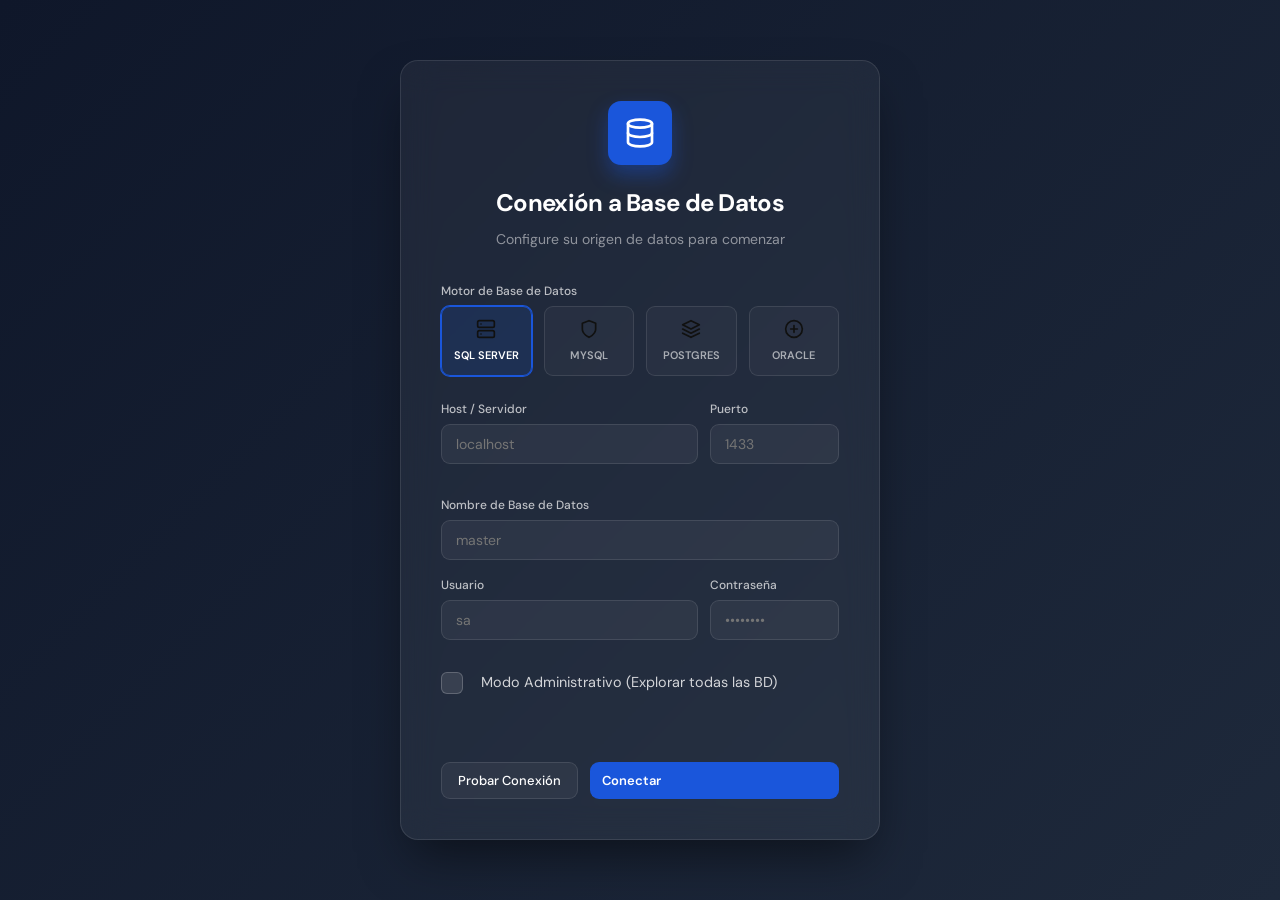
==== commit bfd6fd17: "feat: mejoras de front y permisos" ====
--- a/src/main/resources/static/index.html
+++ b/src/main/resources/static/index.html
@@ -71,8 +71,14 @@
         <div class="header-actions">
             <div class="status-badge" id="statusBadge">
                 <span class="status-dot"></span>
-                Conectado
-            </div>
+                <span id="connectionStatusText">Conectado</span>
+            </div>
+            <button id="btnDisconnect" class="btn btn-sm btn-disconnect" style="display:none" onclick="disconnect()">
+                <svg width="14" height="14" viewBox="0 0 14 14" fill="none">
+                    <path d="M10.5 3.5l-7 7M3.5 3.5l7 7" stroke="currentColor" stroke-width="1.5" stroke-linecap="round"/>
+                </svg>
+                Desconectar
+            </button>
         </div>
     </header>
 
@@ -335,8 +341,120 @@
         </div>
 
     </div>
-</div>
-
-<script src="app.js"></script>
+  </div>
+
+  <!-- Export Progress Notification -->
+  <div id="exportProgress" class="export-progress-floating hidden">
+    <div class="export-progress-header">
+      <div class="export-progress-icon">
+        <div class="spinner-sm"></div>
+      </div>
+      <div class="export-progress-title">Generando Exportación</div>
+      <button class="btn-close-minimal" onclick="closeProgress()">&times;</button>
+    </div>
+    <div class="export-progress-body" id="progressMessages">
+      <div class="progress-message">Iniciando proceso...</div>
+    </div>
+  </div>
+
+
+  <!-- ===== CONNECTION SCREEN ===== -->
+    <!-- Notification Toasts -->
+    <div id="notificationContainer" class="notification-container"></div>
+
+    <div id="connectionScreen" class="connection-screen hidden">
+    <div class="connection-card">
+      <div class="connection-header">
+        <div class="connection-logo">
+          <svg width="32" height="32" viewBox="0 0 24 24" fill="none" stroke="currentColor" stroke-width="2" stroke-linecap="round" stroke-linejoin="round">
+            <ellipse cx="12" cy="5" rx="9" ry="3"></ellipse>
+            <path d="M21 12c0 1.66-4 3-9 3s-9-1.34-9-3"></path>
+            <path d="M3 5v14c0 1.66 4 3 9 3s9-1.34 9-3V5"></path>
+          </svg>
+        </div>
+        <h1 class="connection-title">Conexión a Base de Datos</h1>
+        <p class="connection-subtitle">Configure su origen de datos para comenzar</p>
+      </div>
+
+      <form id="connectionForm" onsubmit="connect(event)">
+        <div class="form-group">
+          <label class="connection-label">Motor de Base de Datos</label>
+          <div class="engine-grid">
+            <label class="engine-option">
+              <input type="radio" name="engine" value="sqlserver" checked>
+              <div class="engine-box">
+                <svg width="20" height="20" viewBox="0 0 24 24" fill="none" stroke="currentColor" stroke-width="2" stroke-linecap="round" stroke-linejoin="round"><rect x="2" y="2" width="20" height="8" rx="2" ry="2"></rect><rect x="2" y="14" width="20" height="8" rx="2" ry="2"></rect><line x1="6" y1="6" x2="6" y2="6"></line><line x1="6" y1="18" x2="6" y2="18"></line></svg>
+                <span class="engine-name">SQL Server</span>
+              </div>
+            </label>
+            <label class="engine-option">
+              <input type="radio" name="engine" value="mysql">
+              <div class="engine-box">
+                <svg width="20" height="20" viewBox="0 0 24 24" fill="none" stroke="currentColor" stroke-width="2" stroke-linecap="round" stroke-linejoin="round"><path d="M12 22s8-4 8-10V5l-8-3-8 3v7c0 6 8 10 8 10z"></path></svg>
+                <span class="engine-name">MySQL</span>
+              </div>
+            </label>
+            <label class="engine-option">
+              <input type="radio" name="engine" value="postgresql">
+              <div class="engine-box">
+                <svg width="20" height="20" viewBox="0 0 24 24" fill="none" stroke="currentColor" stroke-width="2" stroke-linecap="round" stroke-linejoin="round"><path d="M12 2L2 7l10 5 10-5-10-5z"></path><path d="M2 17l10 5 10-5"></path><path d="M2 12l10 5 10-5"></path></svg>
+                <span class="engine-name">Postgres</span>
+              </div>
+            </label>
+            <label class="engine-option">
+              <input type="radio" name="engine" value="oracle">
+              <div class="engine-box">
+                <svg width="20" height="20" viewBox="0 0 24 24" fill="none" stroke="currentColor" stroke-width="2" stroke-linecap="round" stroke-linejoin="round"><circle cx="12" cy="12" r="10"></circle><line x1="12" y1="8" x2="12" y2="16"></line><line x1="8" y1="12" x2="16" y2="12"></line></svg>
+                <span class="engine-name">Oracle</span>
+              </div>
+            </label>
+          </div>
+        </div>
+
+        <div class="form-row">
+          <div class="form-group">
+            <label class="connection-label" for="host">Host / Servidor</label>
+            <input type="text" id="host" class="connection-input" placeholder="localhost" required>
+          </div>
+          <div class="form-group">
+            <label class="connection-label" for="port">Puerto</label>
+            <input type="number" id="port" class="connection-input" placeholder="1433" required>
+          </div>
+        </div>
+
+        <div class="form-group">
+          <label class="connection-label" for="databaseName">Nombre de Base de Datos</label>
+          <input type="text" id="databaseName" class="connection-input" placeholder="master" required>
+        </div>
+
+        <div class="form-row">
+          <div class="form-group">
+            <label class="connection-label" for="username">Usuario</label>
+            <input type="text" id="username" class="connection-input" placeholder="sa" required>
+          </div>
+          <div class="form-group">
+            <label class="connection-label" for="password">Contraseña</label>
+            <input type="password" id="password" class="connection-input" placeholder="••••••••" required>
+          </div>
+        </div>
+                        <div class="form-group admin-toggle-group">
+                            <label class="checkbox-container">
+                                <input type="checkbox" id="adminMode">
+                                <span class="checkmark"></span>
+                                <span class="label-text">Modo Administrativo (Explorar todas las BD)</span>
+                            </label>
+                        </div>
+
+                        <div id="connectionStatusMsg" class="connection-status-msg"></div>
+
+        <div class="connection-actions">
+          <button type="button" class="btn btn-test" onclick="testConnection()">Probar Conexión</button>
+          <button type="submit" class="btn btn-connect" id="btnSubmitConnect">Conectar</button>
+        </div>
+      </form>
+    </div>
+  </div>
+
+  <script src="app.js"></script>
 </body>
 </html>
--- a/src/main/resources/static/style.css
+++ b/src/main/resources/static/style.css
@@ -1377,6 +1377,128 @@
 
 /* ===== RESPONSIVE ===== */
 
+.hidden {
+    display: none !important;
+}
+
+/* ===== NOTIFICATIONS ===== */
+.notification-container {
+    position: fixed;
+    top: 24px;
+    right: 24px;
+    z-index: 10000;
+    display: flex;
+    flex-direction: column;
+    gap: 12px;
+    pointer-events: none;
+}
+
+.notification {
+    pointer-events: auto;
+    min-width: 320px;
+    padding: 16px 20px;
+    border-radius: 12px;
+    background: rgba(255, 255, 255, 0.9);
+    backdrop-filter: blur(10px);
+    box-shadow: 0 10px 25px rgba(0, 0, 0, 0.1);
+    display: flex;
+    align-items: center;
+    gap: 12px;
+    animation: slideInRight 0.3s cubic-bezier(0.175, 0.885, 0.32, 1.275);
+    border-left: 4px solid var(--accent-primary);
+    color: var(--text-primary);
+    font-weight: 500;
+}
+
+.notification.success { border-left-color: #10b981; }
+.notification.error { border-left-color: #ef4444; }
+.notification.warning { border-left-color: #f59e0b; }
+.notification.info { border-left-color: #3b82f6; }
+
+@keyframes slideInRight {
+    from { transform: translateX(120%); opacity: 0; }
+    to { transform: translateX(0); opacity: 1; }
+}
+
+.notification.fade-out {
+    animation: fadeOut 0.3s ease forwards;
+}
+
+@keyframes fadeOut {
+    from { opacity: 1; transform: scale(1); }
+    to { opacity: 0; transform: scale(0.95); }
+}
+
+/* ===== ADMIN TOGGLE ===== */
+.admin-toggle-group {
+    margin-top: 10px;
+    margin-bottom: 20px;
+}
+
+.checkbox-container {
+    display: flex;
+    align-items: center;
+    position: relative;
+    padding-left: 35px;
+    cursor: pointer;
+    font-size: 0.9rem;
+    user-select: none;
+    color: rgba(255, 255, 255, 0.8);
+}
+
+.checkbox-container input {
+    position: absolute;
+    opacity: 0;
+    cursor: pointer;
+    height: 0;
+    width: 0;
+}
+
+.checkmark {
+    position: absolute;
+    top: 0;
+    left: 0;
+    height: 22px;
+    width: 22px;
+    background-color: rgba(255, 255, 255, 0.1);
+    border: 1px solid rgba(255, 255, 255, 0.2);
+    border-radius: 6px;
+    transition: all 0.2s;
+}
+
+.checkbox-container:hover input ~ .checkmark {
+    background-color: rgba(255, 255, 255, 0.2);
+}
+
+.checkbox-container input:checked ~ .checkmark {
+    background-color: var(--accent-primary);
+    border-color: var(--accent-primary);
+}
+
+.checkmark:after {
+    content: "";
+    position: absolute;
+    display: none;
+}
+
+.checkbox-container input:checked ~ .checkmark:after {
+    display: block;
+}
+
+.checkbox-container .checkmark:after {
+    left: 7px;
+    top: 3px;
+    width: 6px;
+    height: 12px;
+    border: solid white;
+    border-width: 0 2px 2px 0;
+    transform: rotate(45deg);
+}
+
+.label-text {
+    margin-left: 5px;
+}
+
 @media (max-width: 768px) {
     .menu-toggle {
         display: flex;
@@ -1422,3 +1544,407 @@
     /* ... resto de tus estilos ... */
     border-bottom: 1px solid var(--border);
 }
+
+.spinner-sm {
+    width: 14px;
+    height: 14px;
+    border: 2px solid rgba(255,255,255,0.2);
+    border-top-color: white;
+    border-radius: 50%;
+    animation: spin 0.6s linear infinite;
+    display: inline-block;
+    vertical-align: middle;
+    margin-right: 6px;
+}
+
+
+/* ===== EXPORT PROGRESS ===== */
+.modal-overlay-inner {
+    position: absolute;
+    top: 0;
+    left: 0;
+    right: 0;
+    bottom: 0;
+    background: rgba(255,255,255,0.95);
+    display: flex;
+    align-items: center;
+    justify-content: center;
+    z-index: 100;
+    border-radius: var(--radius-xl);
+    padding: 40px;
+}
+
+.progress-container {
+    text-align: center;
+    max-width: 300px;
+    width: 100%;
+}
+
+.progress-icon {
+    color: var(--accent);
+    margin-bottom: 16px;
+}
+
+.progress-title {
+    font-size: 16px;
+    font-weight: 600;
+    color: var(--text-primary);
+    margin-bottom: 8px;
+}
+
+.progress-subtitle {
+    font-size: 12px;
+    color: var(--text-tertiary);
+    margin-bottom: 24px;
+}
+
+.progress-bar-wrapper {
+    height: 6px;
+    background: var(--bg-root);
+    border-radius: 10px;
+    overflow: hidden;
+    margin-bottom: 12px;
+}
+
+.progress-bar {
+    height: 100%;
+    background: var(--accent);
+    transition: width 0.3s ease;
+}
+
+.progress-status {
+    display: flex;
+    justify-content: space-between;
+    font-size: 11px;
+    font-weight: 500;
+    color: var(--text-secondary);
+}
+
+.spin {
+    animation: spin 1s linear infinite;
+}
+
+/* ===== EXPORT PROGRESS FLOATING WINDOW ===== */
+
+.export-progress-floating {
+    position: fixed;
+    bottom: 24px;
+    right: 24px;
+    width: 320px;
+    background: rgba(255, 255, 255, 0.85);
+    backdrop-filter: blur(12px) saturate(180%);
+    -webkit-backdrop-filter: blur(12px) saturate(180%);
+    border: 1px solid rgba(255, 255, 255, 0.4);
+    border-radius: var(--radius-lg);
+    box-shadow: 0 10px 30px rgba(0, 0, 0, 0.1), 0 1px 8px rgba(0, 0, 0, 0.05);
+    z-index: 2000;
+    overflow: hidden;
+    transition: transform 0.3s cubic-bezier(0.34, 1.56, 0.64, 1), opacity 0.3s ease;
+    display: flex;
+    flex-direction: column;
+}
+
+.export-progress-floating.hidden {
+    transform: translateY(100px) scale(0.9);
+    opacity: 0;
+    pointer-events: none;
+    display: flex !important; /* Keep it flex but hidden via transform/opacity for animations */
+}
+
+.export-progress-header {
+    padding: 12px 16px;
+    background: rgba(255, 255, 255, 0.5);
+    border-bottom: 1px solid rgba(0, 0, 0, 0.05);
+    display: flex;
+    align-items: center;
+    gap: 12px;
+}
+
+.export-progress-icon {
+    display: flex;
+    align-items: center;
+    justify-content: center;
+}
+
+.export-progress-title {
+    flex: 1;
+    font-size: 13px;
+    font-weight: 600;
+    color: var(--text-primary);
+}
+
+.btn-close-minimal {
+    background: none;
+    border: none;
+    color: var(--text-tertiary);
+    font-size: 20px;
+    line-height: 1;
+    cursor: pointer;
+    padding: 4px;
+    border-radius: 4px;
+    transition: background 0.15s ease, color 0.15s ease;
+}
+
+.btn-close-minimal:hover {
+    background: var(--bg-hover);
+    color: var(--text-primary);
+}
+
+.export-progress-body {
+    padding: 12px 16px;
+    max-height: 200px;
+    overflow-y: auto;
+    display: flex;
+    flex-direction: column;
+    gap: 8px;
+    scrollbar-width: thin;
+}
+
+.progress-message {
+    font-size: 12px;
+    color: var(--text-secondary);
+    line-height: 1.4;
+    padding: 6px 10px;
+    background: rgba(0, 0, 0, 0.02);
+    border-radius: var(--radius-sm);
+    border-left: 3px solid var(--accent);
+    animation: slideInRight 0.3s ease-out;
+}
+
+.progress-message.complete {
+    border-left-color: var(--success);
+    color: var(--success);
+    background: var(--success-soft);
+}
+
+@keyframes slideInRight {
+    from { transform: translateX(20px); opacity: 0; }
+    to { transform: translateX(0); opacity: 1; }
+}
+
+.spinner-sm {
+    width: 14px;
+    height: 14px;
+    border: 2px solid var(--border);
+    border-top-color: var(--accent);
+    border-radius: 50%;
+    animation: spin 0.8s linear infinite;
+}
+
+/* ===== CONNECTION SCREEN ===== */
+.connection-screen {
+    position: fixed;
+    top: 0;
+    left: 0;
+    width: 100%;
+    height: 100%;
+    background: linear-gradient(135deg, #0f172a 0%, #1e293b 100%);
+    z-index: 9999;
+    display: flex;
+    align-items: center;
+    justify-content: center;
+    padding: 20px;
+    transition: opacity 0.4s ease, visibility 0.4s ease;
+}
+
+.connection-screen.hidden {
+    opacity: 0;
+    visibility: hidden;
+    pointer-events: none;
+}
+
+.connection-card {
+    background: rgba(255, 255, 255, 0.05);
+    backdrop-filter: blur(16px);
+    -webkit-backdrop-filter: blur(16px);
+    border: 1px solid rgba(255, 255, 255, 0.1);
+    border-radius: var(--radius-xl);
+    width: 100%;
+    max-width: 480px;
+    padding: 40px;
+    box-shadow: 0 25px 50px -12px rgba(0, 0, 0, 0.5);
+    animation: slideUp 0.6s cubic-bezier(0.16, 1, 0.3, 1);
+}
+
+@keyframes slideUp {
+    from { transform: translateY(30px); opacity: 0; }
+    to { transform: translateY(0); opacity: 1; }
+}
+
+.connection-header {
+    text-align: center;
+    margin-bottom: 32px;
+}
+
+.connection-logo {
+    width: 64px;
+    height: 64px;
+    background: var(--accent);
+    border-radius: var(--radius-lg);
+    display: inline-flex;
+    align-items: center;
+    justify-content: center;
+    color: white;
+    margin-bottom: 20px;
+    box-shadow: 0 10px 20px rgba(26, 86, 219, 0.4);
+}
+
+.connection-title {
+    color: white;
+    font-size: 24px;
+    font-weight: 700;
+    letter-spacing: -0.03em;
+    margin-bottom: 8px;
+}
+
+.connection-subtitle {
+    color: rgba(255, 255, 255, 0.5);
+    font-size: 14px;
+}
+
+.engine-grid {
+    display: grid;
+    grid-template-columns: repeat(4, 1fr);
+    gap: 12px;
+    margin-bottom: 24px;
+}
+
+.engine-option {
+    cursor: pointer;
+}
+
+.engine-option input {
+    display: none;
+}
+
+.engine-box {
+    background: rgba(255, 255, 255, 0.03);
+    border: 1px solid rgba(255, 255, 255, 0.1);
+    border-radius: var(--radius-md);
+    padding: 12px 8px;
+    text-align: center;
+    transition: all 0.2s ease;
+    display: flex;
+    flex-direction: column;
+    align-items: center;
+    gap: 8px;
+}
+
+.engine-box i {
+    font-size: 20px;
+    color: rgba(255, 255, 255, 0.4);
+}
+
+.engine-name {
+    font-size: 11px;
+    font-weight: 600;
+    color: rgba(255, 255, 255, 0.6);
+    text-transform: uppercase;
+}
+
+.engine-option input:checked + .engine-box {
+    background: rgba(26, 86, 219, 0.15);
+    border-color: var(--accent);
+    box-shadow: 0 0 0 1px var(--accent);
+}
+
+.engine-option input:checked + .engine-box i {
+    color: var(--accent);
+}
+
+.engine-option input:checked + .engine-box .engine-name {
+    color: white;
+}
+
+.form-group {
+    margin-bottom: 16px;
+}
+
+.form-row {
+    display: grid;
+    grid-template-columns: 2fr 1fr;
+    gap: 12px;
+    margin-bottom: 16px;
+}
+
+.connection-label {
+    display: block;
+    color: rgba(255, 255, 255, 0.7);
+    font-size: 12px;
+    font-weight: 500;
+    margin-bottom: 6px;
+}
+
+.connection-input {
+    width: 100%;
+    background: rgba(255, 255, 255, 0.05);
+    border: 1px solid rgba(255, 255, 255, 0.1);
+    border-radius: var(--radius-md);
+    padding: 10px 14px;
+    color: white;
+    font-family: 'DM Sans', sans-serif;
+    font-size: 14px;
+    transition: all 0.2s ease;
+}
+
+.connection-input:focus {
+    outline: none;
+    background: rgba(255, 255, 255, 0.08);
+    border-color: var(--accent);
+    box-shadow: 0 0 0 3px rgba(26, 86, 219, 0.2);
+}
+
+.connection-actions {
+    display: flex;
+    gap: 12px;
+    margin-top: 32px;
+}
+
+.btn-connect {
+    flex: 1;
+    background: var(--accent);
+    color: white;
+    font-weight: 600;
+    padding: 12px;
+    border-radius: var(--radius-md);
+}
+
+.btn-connect:hover {
+    background: var(--accent-hover);
+    transform: translateY(-1px);
+}
+
+.btn-test {
+    background: rgba(255, 255, 255, 0.05);
+    color: white;
+    border: 1px solid rgba(255, 255, 255, 0.1);
+}
+
+.btn-test:hover {
+    background: rgba(255, 255, 255, 0.1);
+}
+
+.connection-status-msg {
+    margin-top: 16px;
+    font-size: 13px;
+    text-align: center;
+    min-height: 20px;
+    transition: all 0.3s ease;
+}
+
+.msg-success { color: #10b981; }
+.msg-error { color: #ef4444; }
+.msg-info { color: #3b82f6; }
+
+/* Header Disconnect Button */
+.btn-disconnect {
+    background: var(--danger-soft);
+    color: var(--danger);
+    font-weight: 600;
+    border: 1px solid var(--danger);
+}
+
+.btn-disconnect:hover {
+    background: var(--danger);
+    color: white;
+}
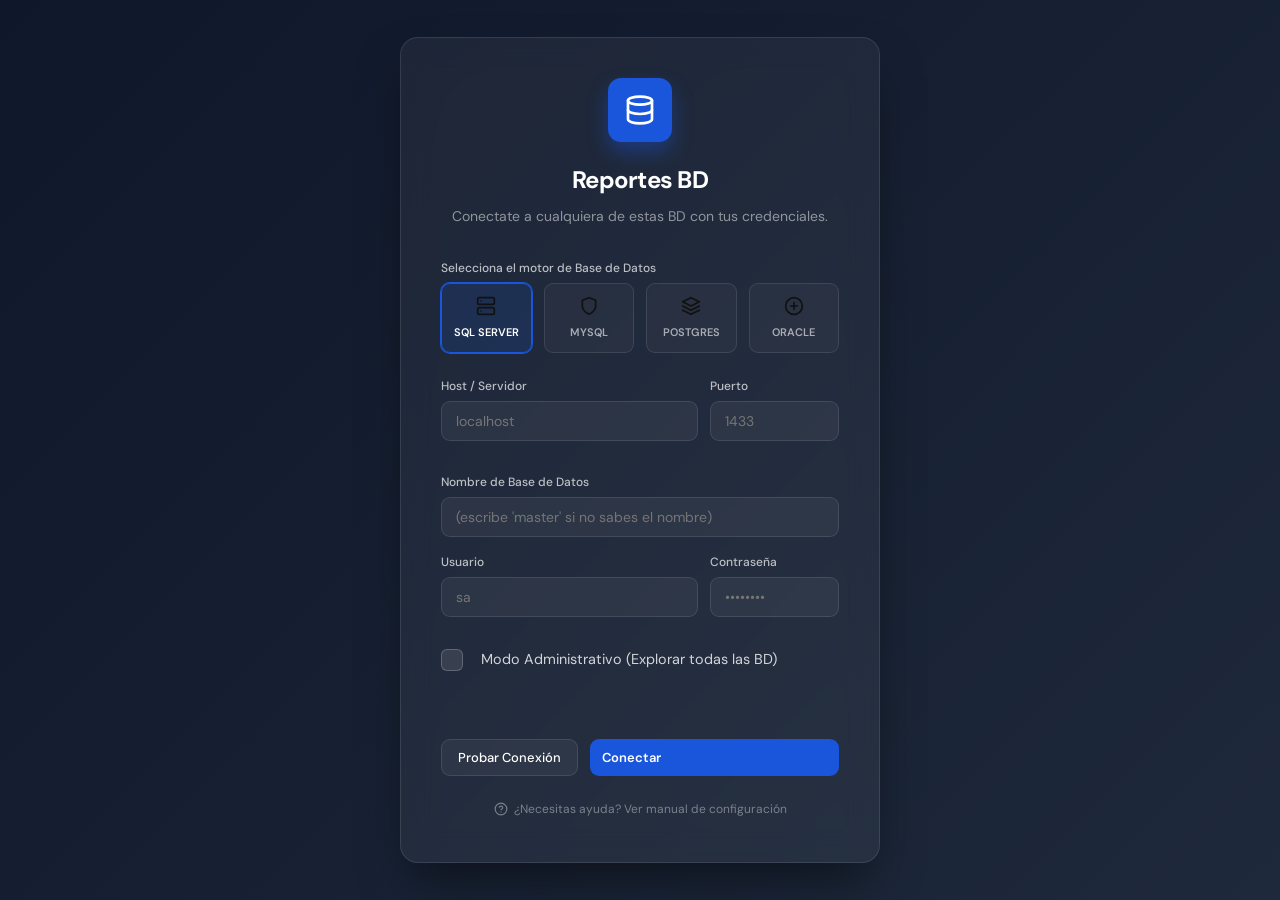
==== commit 3af975a3: "feat: mejoras de front" ====
--- a/src/main/resources/static/index.html
+++ b/src/main/resources/static/index.html
@@ -372,13 +372,13 @@
             <path d="M3 5v14c0 1.66 4 3 9 3s9-1.34 9-3V5"></path>
           </svg>
         </div>
-        <h1 class="connection-title">Conexión a Base de Datos</h1>
-        <p class="connection-subtitle">Configure su origen de datos para comenzar</p>
+        <h1 class="connection-title">Reportes BD</h1>
+        <p class="connection-subtitle">Conectate a cualquiera de estas BD con tus credenciales.</p>
       </div>
 
       <form id="connectionForm" onsubmit="connect(event)">
         <div class="form-group">
-          <label class="connection-label">Motor de Base de Datos</label>
+          <label class="connection-label">Selecciona el motor de Base de Datos</label>
           <div class="engine-grid">
             <label class="engine-option">
               <input type="radio" name="engine" value="sqlserver" checked>
@@ -424,7 +424,7 @@
 
         <div class="form-group">
           <label class="connection-label" for="databaseName">Nombre de Base de Datos</label>
-          <input type="text" id="databaseName" class="connection-input" placeholder="master" required>
+          <input type="text" id="databaseName" class="connection-input" placeholder="(escribe 'master' si no sabes el nombre)" required>
         </div>
 
         <div class="form-row">
@@ -452,6 +452,12 @@
           <button type="submit" class="btn btn-connect" id="btnSubmitConnect">Conectar</button>
         </div>
       </form>
+      <div style="margin-top: 24px; text-align: center;">
+        <a href="/manual" target="_blank" style="color: rgba(255,255,255,0.4); font-size: 12px; text-decoration: none; display: inline-flex; align-items: center; gap: 6px; transition: color 0.2s;">
+          <svg width="14" height="14" viewBox="0 0 24 24" fill="none" stroke="currentColor" stroke-width="2" stroke-linecap="round" stroke-linejoin="round"><circle cx="12" cy="12" r="10"></circle><path d="M9.09 9a3 3 0 0 1 5.83 1c0 2-3 3-3 3"></path><line x1="12" y1="17" x2="12.01" y2="17"></line></svg>
+          ¿Necesitas ayuda? Ver manual de configuración
+        </a>
+      </div>
     </div>
   </div>
 
--- a/src/main/resources/static/style.css
+++ b/src/main/resources/static/style.css
@@ -1948,3 +1948,7 @@
     background: var(--danger);
     color: white;
 }
+
+.connection-card a:hover {
+    color: white !important;
+}
